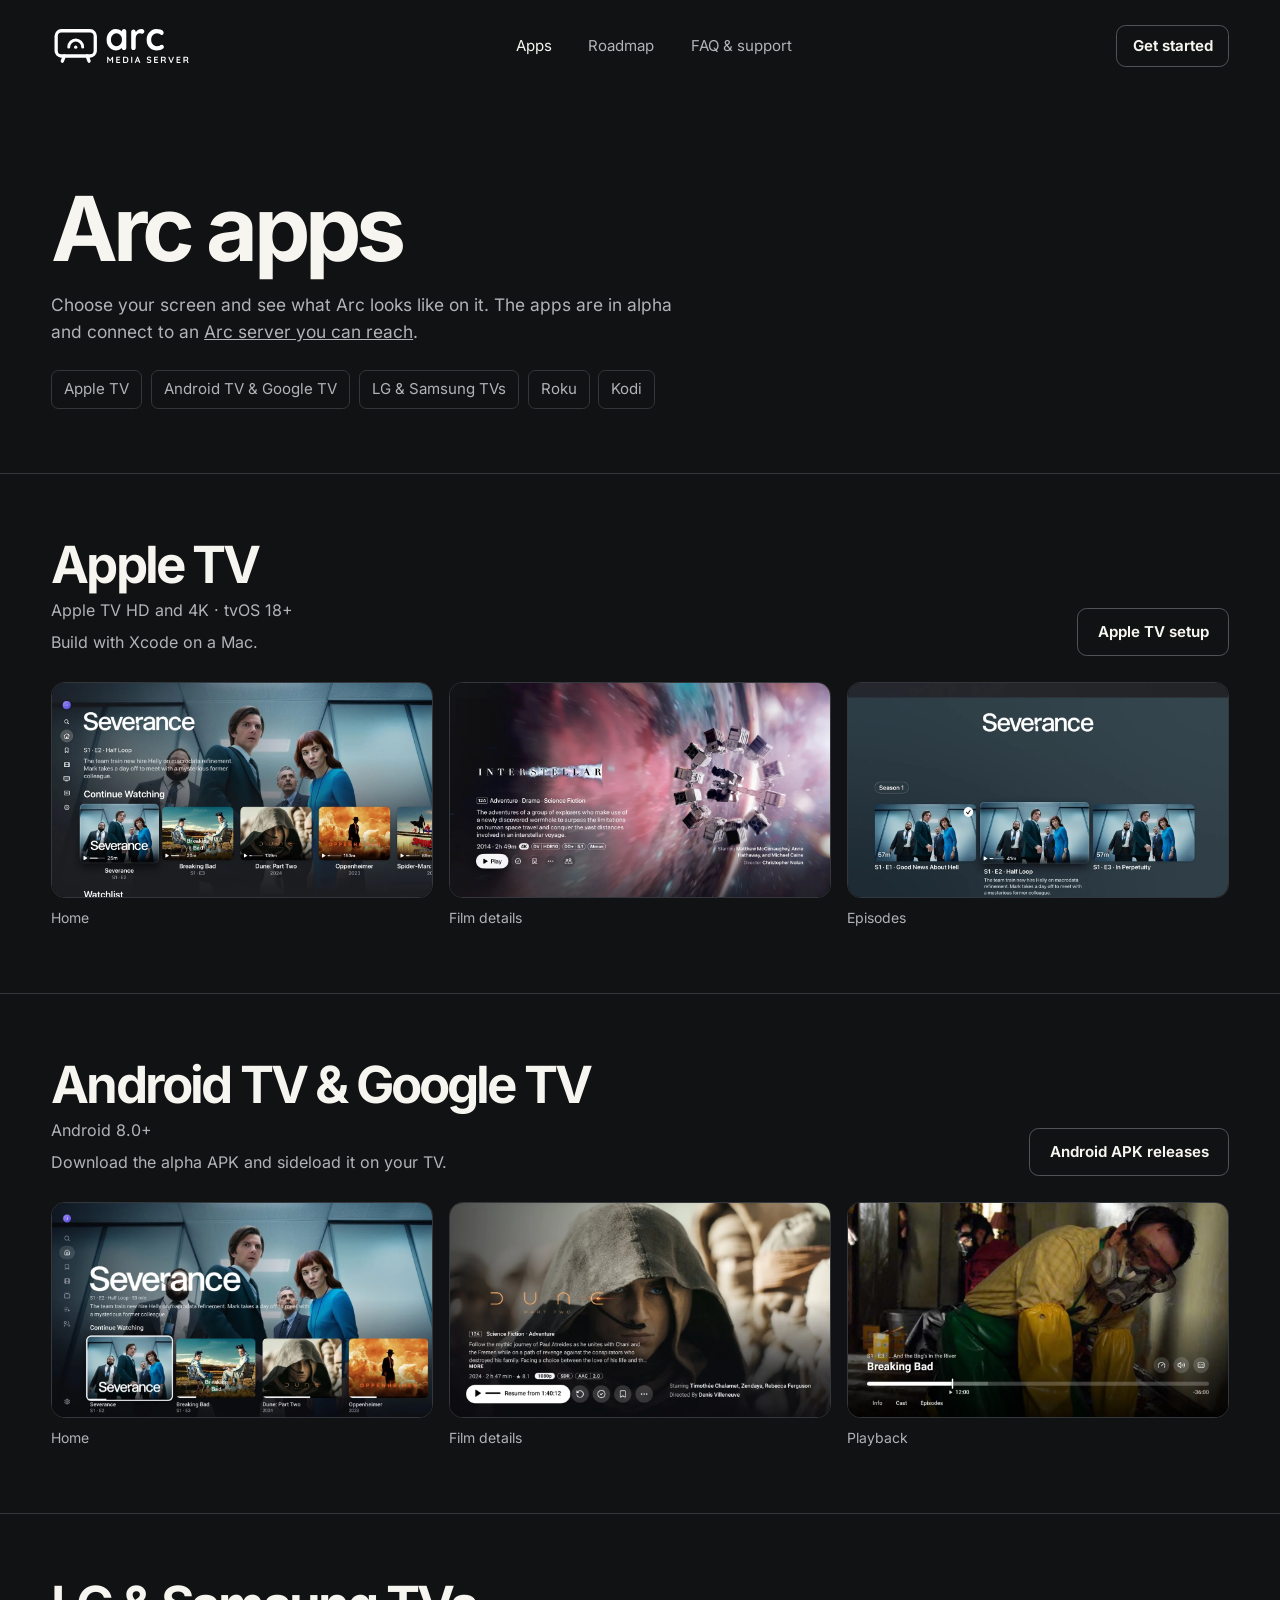
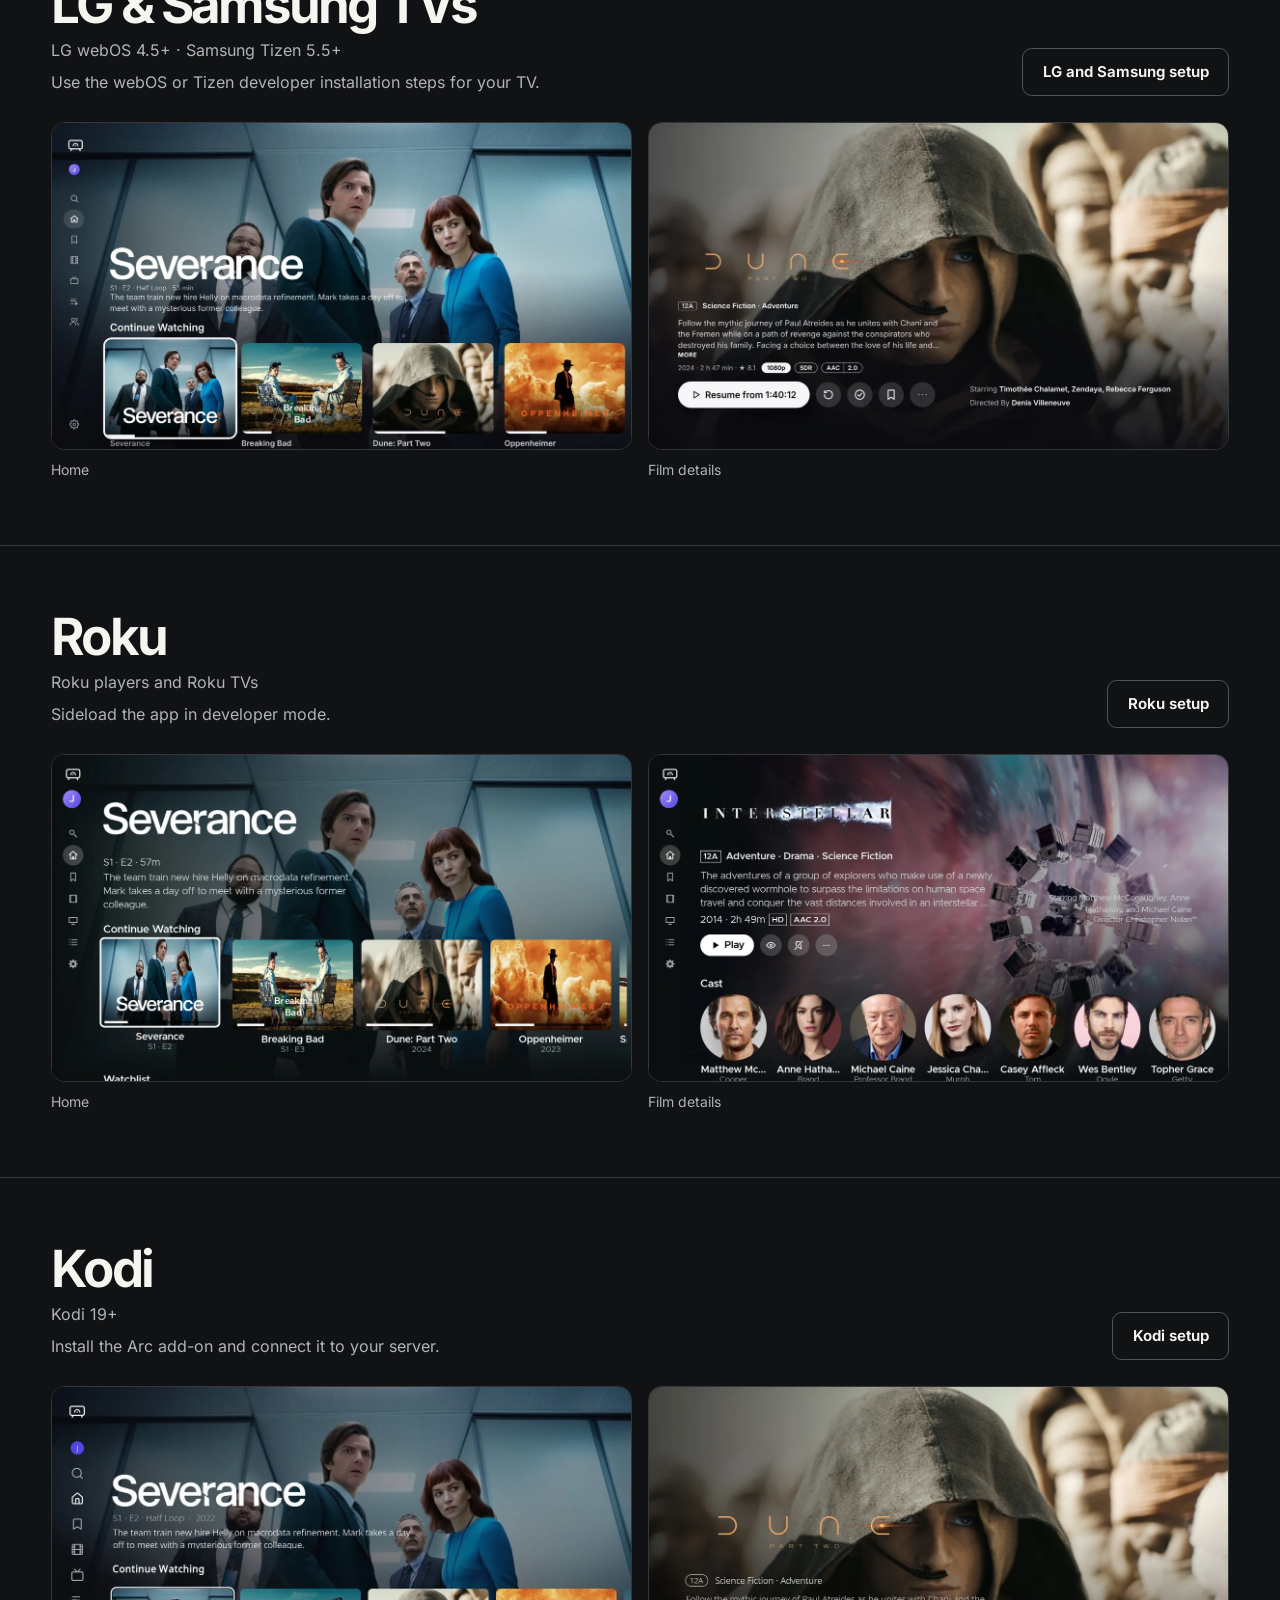
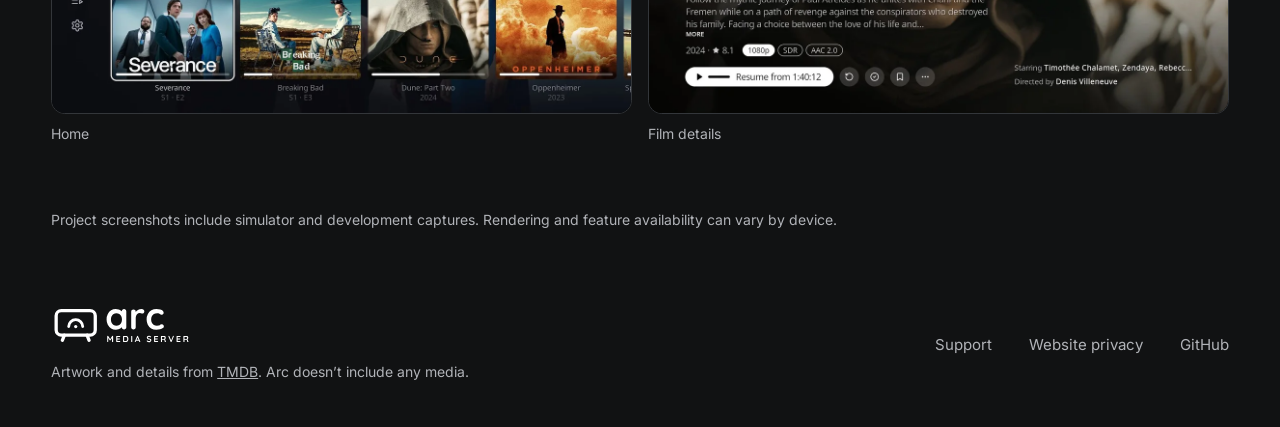
==== apps/index.html @ b41c4ba0 "Expand the Arc project site Add the project mission, platform screenshot galleries, a short roadmap " ====
<!doctype html>
<html lang="en">
<head>
  <meta charset="utf-8">
  <meta name="viewport" content="width=device-width, initial-scale=1">
  <meta name="theme-color" content="#111213">
  <meta name="description" content="Arc screenshots and installation links for Apple TV, Android TV, LG and Samsung TVs, Roku, and Kodi.">
  <title>Apps · Arc Media Server</title>
  <link rel="icon" href="../assets/arc-icon.svg" type="image/svg+xml">
  <link rel="stylesheet" href="../style.css">
</head>
<body>
  <a class="skip" href="#content">Skip to content</a>
  <header class="header wrap">
    <a class="brand" href="../" aria-label="Arc Media Server home"><img src="../assets/arc-logo.svg" width="140" height="43" alt="Arc Media Server"></a>
    <nav aria-label="Main navigation">
      <a href="../apps/" aria-current="page">Apps</a>
      <a href="../roadmap/">Roadmap</a>
      <a href="../support/">FAQ &amp; support</a>
    </nav>
    <a class="button small nav-cta" href="../#get-started">Get started</a>
  </header>
  <main id="content">
    <section class="wrap page-intro">
      <h1>Arc apps</h1>
      <p>Choose your screen and see what Arc looks like on it. The apps are in alpha and connect to an <a href="https://github.com/arc-media-server/arc-media-server#running-with-docker">Arc server you can reach</a>.</p>
      <nav class="jump-links" aria-label="Platforms"><a href="#apple">Apple TV</a><a href="#android">Android TV &amp; Google TV</a><a href="#smart-tv">LG &amp; Samsung TVs</a><a href="#roku">Roku</a><a href="#kodi">Kodi</a></nav>
    </section>

    <section class="wrap app-gallery" id="apple" aria-labelledby="apple-heading">
      <div class="section-heading">
        <div>
          <h2 id="apple-heading">Apple TV</h2>
          <p>Apple TV HD and 4K · tvOS 18+</p>
          <p>Build with Xcode on a Mac.</p>
        </div>
        <a class="button" href="https://github.com/arc-media-server/arc-apple#installing">Apple TV setup</a>
      </div>
      <div class="gallery-grid" data-count="3">
          <figure>
            <a href="../assets/tv-home.webp" aria-label="Open home screenshot for Apple TV"><img loading="lazy" src="../assets/tv-home.webp" alt="Arc Home with Continue Watching on Apple TV"></a>
            <figcaption>Home</figcaption>
          </figure>
          <figure>
            <a href="../assets/apps/apple-movie.webp" aria-label="Open film details screenshot for Apple TV"><img loading="lazy" src="../assets/apps/apple-movie.webp" alt="A film details page in Arc on Apple TV"></a>
            <figcaption>Film details</figcaption>
          </figure>
          <figure>
            <a href="../assets/tv-show-episodes.webp" aria-label="Open episodes screenshot for Apple TV"><img loading="lazy" src="../assets/tv-show-episodes.webp" alt="The episode row for Severance on Apple TV"></a>
            <figcaption>Episodes</figcaption>
          </figure>
      </div>
    </section>

    <section class="wrap app-gallery" id="android" aria-labelledby="android-heading">
      <div class="section-heading">
        <div>
          <h2 id="android-heading">Android TV &amp; Google TV</h2>
          <p>Android 8.0+</p>
          <p>Download the alpha APK and sideload it on your TV.</p>
        </div>
        <a class="button" href="https://github.com/arc-media-server/arc-android/releases">Android APK releases</a>
      </div>
      <div class="gallery-grid" data-count="3">
          <figure>
            <a href="../assets/apps/android-home.webp" aria-label="Open home screenshot for Android TV &amp; Google TV"><img loading="lazy" src="../assets/apps/android-home.webp" alt="Arc Home on Android TV"></a>
            <figcaption>Home</figcaption>
          </figure>
          <figure>
            <a href="../assets/apps/android-movie.webp" aria-label="Open film details screenshot for Android TV &amp; Google TV"><img loading="lazy" src="../assets/apps/android-movie.webp" alt="A film details page in Arc on Android TV"></a>
            <figcaption>Film details</figcaption>
          </figure>
          <figure>
            <a href="../assets/apps/android-player.webp" aria-label="Open playback screenshot for Android TV &amp; Google TV"><img loading="lazy" src="../assets/apps/android-player.webp" alt="The Arc playback controls on Android TV"></a>
            <figcaption>Playback</figcaption>
          </figure>
      </div>
    </section>

    <section class="wrap app-gallery" id="smart-tv" aria-labelledby="smart-tv-heading">
      <div class="section-heading">
        <div>
          <h2 id="smart-tv-heading">LG &amp; Samsung TVs</h2>
          <p>LG webOS 4.5+ · Samsung Tizen 5.5+</p>
          <p>Use the webOS or Tizen developer installation steps for your TV.</p>
        </div>
        <a class="button" href="https://github.com/arc-media-server/arc-tv">LG and Samsung setup</a>
      </div>
      <div class="gallery-grid" data-count="2">
          <figure>
            <a href="../assets/apps/smart-tv-home.webp" aria-label="Open home screenshot for LG &amp; Samsung TVs"><img loading="lazy" src="../assets/apps/smart-tv-home.webp" alt="The Arc TV app Home screen"></a>
            <figcaption>Home</figcaption>
          </figure>
          <figure>
            <a href="../assets/apps/smart-tv-film.webp" aria-label="Open film details screenshot for LG &amp; Samsung TVs"><img loading="lazy" src="../assets/apps/smart-tv-film.webp" alt="A film details page in the Arc TV app"></a>
            <figcaption>Film details</figcaption>
          </figure>
      </div>
    </section>

    <section class="wrap app-gallery" id="roku" aria-labelledby="roku-heading">
      <div class="section-heading">
        <div>
          <h2 id="roku-heading">Roku</h2>
          <p>Roku players and Roku TVs</p>
          <p>Sideload the app in developer mode.</p>
        </div>
        <a class="button" href="https://github.com/arc-media-server/arc-roku#installing">Roku setup</a>
      </div>
      <div class="gallery-grid" data-count="2">
          <figure>
            <a href="../assets/apps/roku-home.webp" aria-label="Open home screenshot for Roku"><img loading="lazy" src="../assets/apps/roku-home.webp" alt="Arc Home in the Roku simulator"></a>
            <figcaption>Home</figcaption>
          </figure>
          <figure>
            <a href="../assets/apps/roku-movie.webp" aria-label="Open film details screenshot for Roku"><img loading="lazy" src="../assets/apps/roku-movie.webp" alt="A film details page in the Roku simulator"></a>
            <figcaption>Film details</figcaption>
          </figure>
      </div>
    </section>

    <section class="wrap app-gallery" id="kodi" aria-labelledby="kodi-heading">
      <div class="section-heading">
        <div>
          <h2 id="kodi-heading">Kodi</h2>
          <p>Kodi 19+</p>
          <p>Install the Arc add-on and connect it to your server.</p>
        </div>
        <a class="button" href="https://github.com/arc-media-server/arc-kodi">Kodi setup</a>
      </div>
      <div class="gallery-grid" data-count="2">
          <figure>
            <a href="../assets/apps/kodi-home.webp" aria-label="Open home screenshot for Kodi"><img loading="lazy" src="../assets/apps/kodi-home.webp" alt="Arc Home in Kodi"></a>
            <figcaption>Home</figcaption>
          </figure>
          <figure>
            <a href="../assets/apps/kodi-film.webp" aria-label="Open film details screenshot for Kodi"><img loading="lazy" src="../assets/apps/kodi-film.webp" alt="A film details page in Arc for Kodi"></a>
            <figcaption>Film details</figcaption>
          </figure>
      </div>
    </section>

    <p class="wrap gallery-note">Project screenshots include simulator and development captures. Rendering and feature availability can vary by device.</p>
  </main>
  <footer class="wrap footer">
    <div>
      <a class="brand" href="../" aria-label="Arc Media Server home"><img src="../assets/arc-logo.svg" width="140" height="43" alt="Arc Media Server" loading="lazy"></a>
      <p>Artwork and details from <a href="https://www.themoviedb.org/">TMDB</a>. Arc doesn’t include any media.</p>
    </div>
    <nav aria-label="Footer">
      <a href="../support/">Support</a>
      <a href="../privacy.html">Website privacy</a>
      <a href="https://github.com/arc-media-server">GitHub</a>
    </nav>
  </footer>
</body>
</html>
---- style.css ----
@font-face {
  font-family: Inter;
  src: url("assets/inter.woff2") format("woff2");
  font-display: swap;
  font-weight: 100 900;
}
:root {
  color-scheme: dark;
  --bg: #111213;
  --panel: #191b1e;
  --ink: #f6f5f0;
  --muted: #b1b3b8;
  --line: #33363a;
  --gutter: clamp(1.25rem, 4vw, 4.5rem);
  font: 400 100%/1.6 Inter, system-ui, sans-serif;
  background: var(--bg);
  color: var(--ink);
}
* { box-sizing: border-box; }
html { scroll-behavior: smooth; }
body { margin: 0; }
img { display: block; max-width: 100%; height: auto; }
a { color: inherit; }
a:focus-visible { outline: 2px solid var(--ink); outline-offset: 5px; }
h1, h2, h3, p, figure { margin: 0; }
h1, h2, h3 { line-height: 1.04; letter-spacing: -.055em; }
p { color: var(--muted); }
.wrap { width: 100%; max-width: 94rem; padding-inline: var(--gutter); margin-inline: auto; }
.skip { position: absolute; z-index: 2; top: 1rem; left: 1rem; background: var(--ink); color: var(--bg); padding: .6rem 1rem; transform: translateY(-200%); }
.skip:focus { transform: none; }
.header { min-height: 5.75rem; display: flex; align-items: center; gap: 2rem; justify-content: space-between; }
.brand { flex: none; display: inline-block; }
.brand img { width: 8.75rem; }
nav { display: flex; gap: clamp(1rem, 3vw, 2.3rem); align-items: center; flex-wrap: wrap; }
nav a { text-decoration: none; color: var(--muted); font-size: .9375rem; }
nav a:hover { color: var(--ink); }
.button { display: inline-flex; align-items: center; justify-content: center; padding: .75rem 1.2rem; min-height: 3rem; font-size: .9375rem; font-weight: 650; line-height: 1.3; text-decoration: none; border: 1px solid #515358; border-radius: .6rem; }
.button:hover { background: #27292d; }
.button.primary { background: var(--ink); color: #151617; border-color: var(--ink); }
.button.primary:hover { background: #dddee0; border-color: #dddee0; }
.button.small { min-height: 2.6rem; padding: .5rem .95rem; }
.hero { display: grid; grid-template-columns: minmax(0, .8fr) minmax(0, 1.22fr); align-items: center; gap: clamp(2.5rem, 5vw, 5.5rem); padding-block: clamp(2.6rem, 6vw, 6.5rem) clamp(3.75rem, 8vw, 8rem); }
.hero h1 { font-size: clamp(3.35rem, 6.1vw, 6.5rem); line-height: .99; font-weight: 740; letter-spacing: -.075em; }
.hero h1 span { color: #b7c5d5; }
.hero-copy > p:not(.availability) { font-size: clamp(1rem, 1.5vw, 1.18rem); max-width: 33ch; margin-top: 1.55rem; line-height: 1.6; }
.actions { display: flex; flex-wrap: wrap; gap: .65rem; margin-top: 1.75rem; }
.availability { display: flex; align-items: center; gap: .6rem; font-size: .875rem; margin-top: 1rem; }
.hero-screen { position: relative; isolation: isolate; }
.hero-screen::before { content: ""; position: absolute; inset: -10% -4% 3%; z-index: -1; background: radial-gradient(ellipse at 50% 50%, #33485b 0%, transparent 71%); opacity: .7; filter: blur(1.5rem); }
.screen { overflow: hidden; border: 1px solid #606773; border-radius: clamp(.7rem, 1.4vw, 1.25rem); padding: .32rem; background: #08090a; box-shadow: 0 24px 65px #0009; }
.screen img { width: 100%; border-radius: .65rem; }
figcaption { color: var(--muted); margin-top: .95rem; display: flex; flex-wrap: wrap; gap: .65rem; align-items: center; font-size: .875rem; }
.caption-line { width: 1.5rem; height: 1px; background: #8f969f; }
.caption-detail { margin-inline-start: auto; color: #a4a7ad; }
.feature { position: relative; display: grid; grid-template-columns: minmax(0, 1.25fr) minmax(0, .75fr); gap: clamp(2.1rem, 7vw, 6.5rem); align-items: center; padding-block: clamp(2.8rem, 6vw, 6rem); }
.feature::before { content: ""; position: absolute; top: 0; inset-inline: var(--gutter); height: 1px; background: var(--line); }
.feature-order { grid-template-columns: minmax(0, .75fr) minmax(0, 1.25fr); }
.feature-media { border-radius: .95rem; overflow: hidden; border: 1px solid #3e4146; background: var(--panel); }
.feature-media img { width: 100%; }
h2 { font-size: clamp(2.25rem, 4.4vw, 4.3rem); font-weight: 680; }
.feature-copy p, .install-copy > p { max-width: 43ch; margin-top: 1.15rem; }
.details { margin: 1.1rem 0 0; padding-left: 1.1rem; color: var(--ink); }
.details li { padding-left: .28rem; margin-top: .35rem; }
.details li::marker { color: #b7c5d5; }
.detail { font-size: .9375rem; }
.install { border-block: 1px solid var(--line); background: #17191b; }
.install-grid { display: grid; grid-template-columns: minmax(0, .85fr) minmax(0, 1.15fr); gap: clamp(2.5rem, 7vw, 6.5rem); padding-block: clamp(3rem, 7vw, 6rem); }
.install-copy .button { margin-top: 1.4rem; }
.apps { scroll-margin-top: 1rem; }
h3 { font-size: clamp(1.55rem, 2.3vw, 2.05rem); font-weight: 680; }
.apps > p { margin-top: .6rem; }
.footer { display: flex; flex-wrap: wrap; gap: 1.25rem 3rem; justify-content: space-between; align-items: center; padding-block: 2.7rem; }
.footer p { font-size: .875rem; margin-top: .6rem; }
.policy { max-width: 53rem; margin: 3rem auto 6rem; }
.policy h2 { font-size: 1.45rem; margin-top: 2rem; }
.policy p { margin-top: .8rem; }
@media (max-width: 960px) {
  .hero { grid-template-columns: minmax(0, .9fr) minmax(0, 1.1fr); gap: 1.65rem; }
  .hero h1 { font-size: clamp(2.85rem, 6vw, 4.5rem); }
  .feature { gap: 2rem; }
}
@media (max-width: 720px) {
  .header { min-height: 4.7rem; gap: 1rem; }
  .header nav { gap: .9rem; }
  .nav-cta { display: none; }
  .brand img { width: 7rem; }
  .hero, .feature, .feature-order, .install-grid { grid-template-columns: minmax(0, 1fr); }
  .hero { gap: 2.3rem; }
  .hero h1 { font-size: clamp(3.05rem, 10vw, 4.65rem); }
  .hero-copy > p:not(.availability) { max-width: 36ch; }
  .feature { gap: 1.6rem; border-top: 1px solid var(--line); }
  .feature::before { display: none; }
  .feature-copy { grid-row: 1; }
}
@media (max-width: 365px) {
  .header nav { gap: .55rem; }
  .header nav a { font-size: .875rem; }
  .brand img { width: 6rem; }
  .caption-detail { margin-inline-start: 0; }
}
@media (prefers-reduced-motion: reduce) {
  html { scroll-behavior: auto; }
}

.mission {
  display: grid;
  grid-template-columns: minmax(0, .9fr) minmax(0, 1.1fr);
  gap: clamp(1.6rem, 7vw, 6.5rem);
  padding-block: clamp(3rem, 6vw, 6rem);
  border-top: 1px solid var(--line);
}
.mission p { max-width: 58ch; }
.mission p + p { margin-top: 1rem; }
.apps > .button { margin-top: 1.35rem; }
.header [aria-current="page"] { color: var(--ink); }

.page-intro { padding-block: clamp(3rem, 7vw, 6rem) clamp(2.7rem, 5vw, 4rem); }
.page-intro h1 { font-size: clamp(3.2rem, 7vw, 6rem); }
.page-intro > p { max-width: 58ch; margin-top: 1rem; font-size: 1.08rem; }
.jump-links { margin-top: 1.5rem; gap: .55rem; }
.jump-links a {
  border: 1px solid var(--line);
  border-radius: .45rem;
  padding: .4rem .75rem;
}
.jump-links a:hover { background: var(--panel); }
.app-gallery {
  padding-block: clamp(2.35rem, 5vw, 4rem);
  border-top: 1px solid var(--line);
  scroll-margin-top: 1rem;
}
.section-heading {
  display: flex;
  align-items: end;
  justify-content: space-between;
  flex-wrap: wrap;
  gap: 1rem 2rem;
  margin-bottom: 1.65rem;
}
.section-heading h2 { font-size: clamp(2.05rem, 4vw, 3.65rem); }
.section-heading p { margin-top: .42rem; }
.gallery-grid { display: grid; grid-template-columns: repeat(2, minmax(0, 1fr)); gap: 1rem; }
.gallery-grid[data-count="3"] { grid-template-columns: repeat(3, minmax(0, 1fr)); }
.gallery-grid a { display: block; border: 1px solid var(--line); border-radius: .85rem; overflow: hidden; }
.gallery-grid img { width: 100%; aspect-ratio: 16 / 9; object-fit: contain; background: #09090a; }
.gallery-grid figcaption { margin-top: .55rem; }
.gallery-note { font-size: .875rem; padding-block: 0 2rem; }

.roadmap-board {
  display: grid;
  grid-template-columns: repeat(3, minmax(0, 1fr));
  gap: 1rem;
  padding-bottom: clamp(3rem, 6vw, 5rem);
}
.roadmap-column {
  padding: clamp(1.15rem, 2.4vw, 2rem);
  border: 1px solid var(--line);
  background: var(--panel);
  border-radius: .95rem;
}
.roadmap-column h2 { font-size: clamp(1.55rem, 2.5vw, 2.05rem); }
.roadmap-column h3 { font-size: 1.2rem; line-height: 1.25; letter-spacing: -.025em; }
.roadmap-column ul { list-style: none; padding: 0; margin: 1.25rem 0 0; }
.roadmap-column li { border-top: 1px solid var(--line); padding-block: 1.15rem; }
.roadmap-column li:last-child { padding-bottom: 0; }
.roadmap-column p { margin-block: .45rem .55rem; }
.roadmap-column a { font-size: .9rem; }

.faq { margin-bottom: 2rem; }
.faq details { border-top: 1px solid var(--line); max-width: 54rem; }
.faq details:last-child { border-bottom: 1px solid var(--line); }
.faq summary { cursor: pointer; padding: 1rem .1rem; font-weight: 630; }
.faq details p { max-width: 66ch; padding-bottom: 1.15rem; }
.support-panel { padding-block: 1.75rem 3.25rem; }
.support-panel h2 { font-size: clamp(1.75rem, 3.5vw, 2.6rem); }
.support-panel > p { margin-top: .75rem; max-width: 59ch; }

@media (max-width: 800px) {
  .gallery-grid[data-count="3"] { grid-template-columns: repeat(2, minmax(0, 1fr)); }
}
@media (max-width: 720px) {
  .mission, .roadmap-board { grid-template-columns: minmax(0, 1fr); }
}
@media (max-width: 540px) {
  .header { align-items: flex-start; flex-direction: column; justify-content: center; padding-block: .85rem; gap: .55rem; }
  .gallery-grid, .gallery-grid[data-count="3"] { grid-template-columns: minmax(0, 1fr); }
}
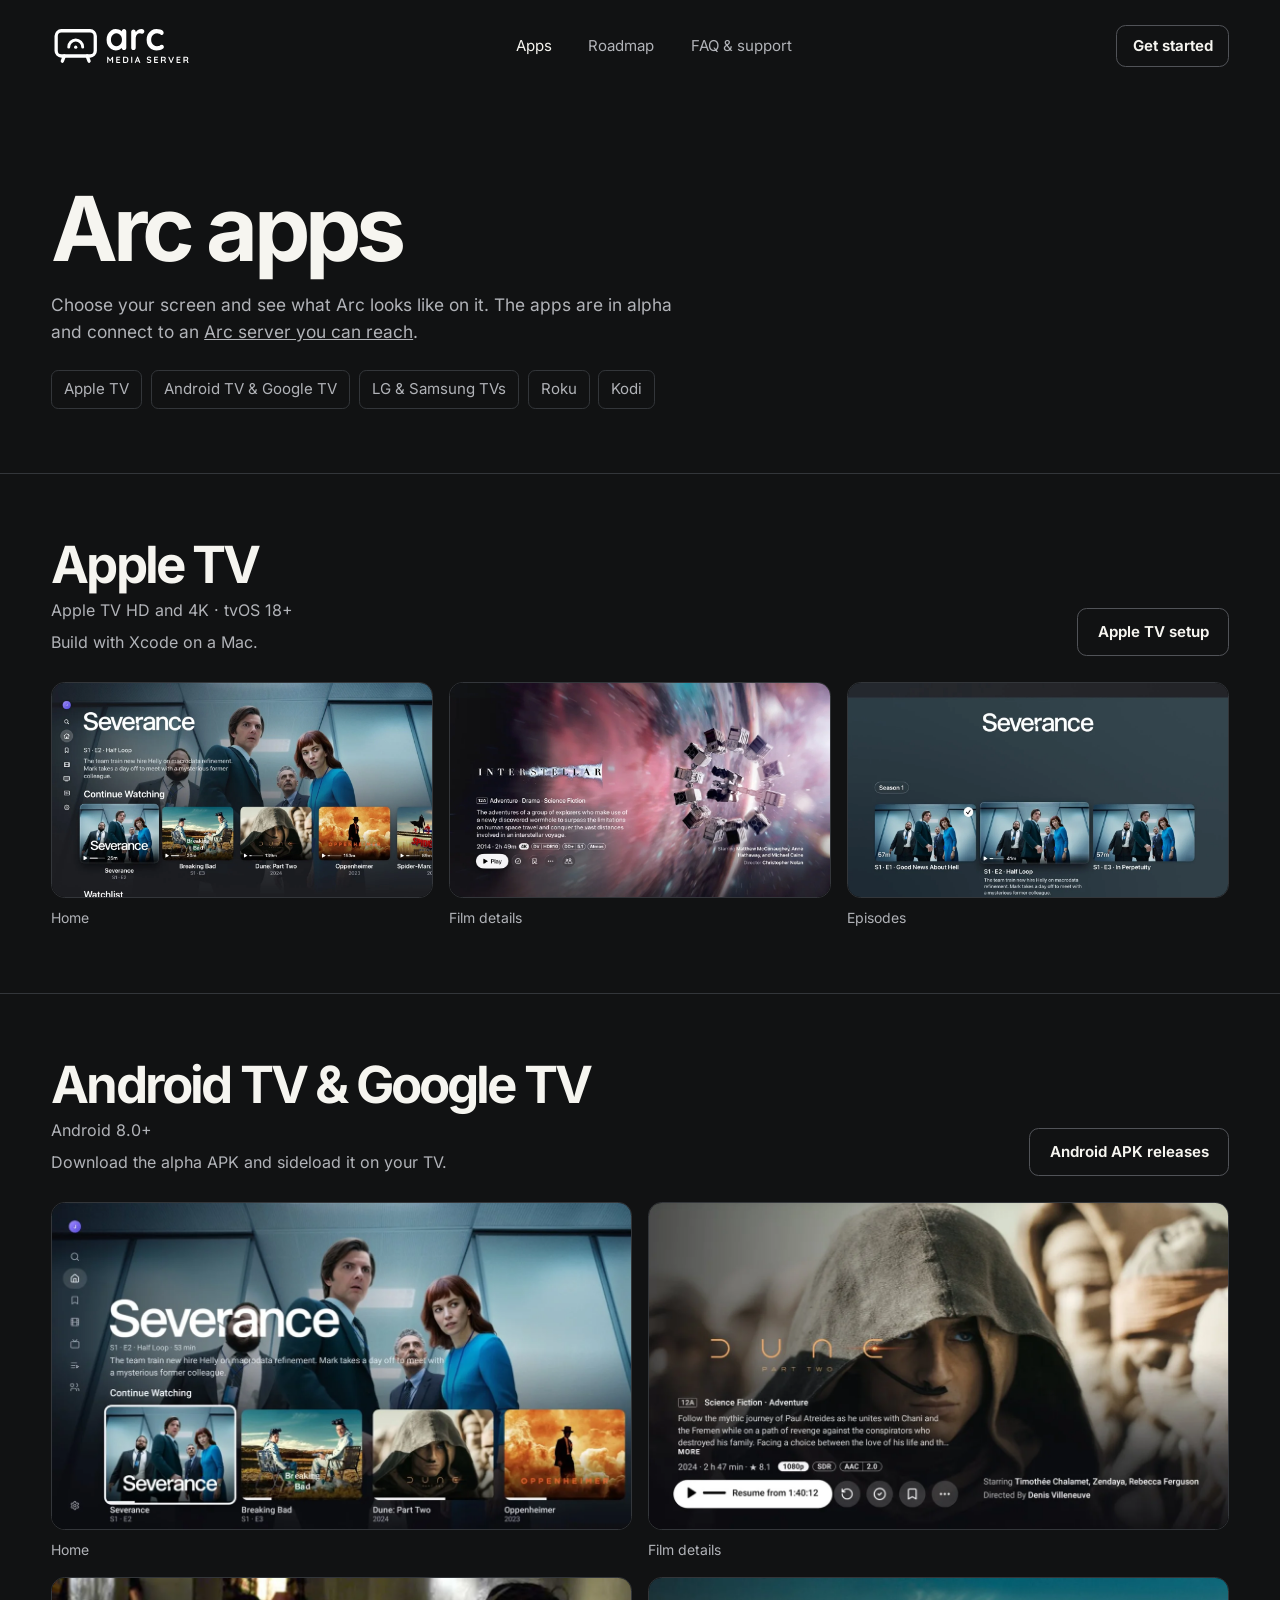
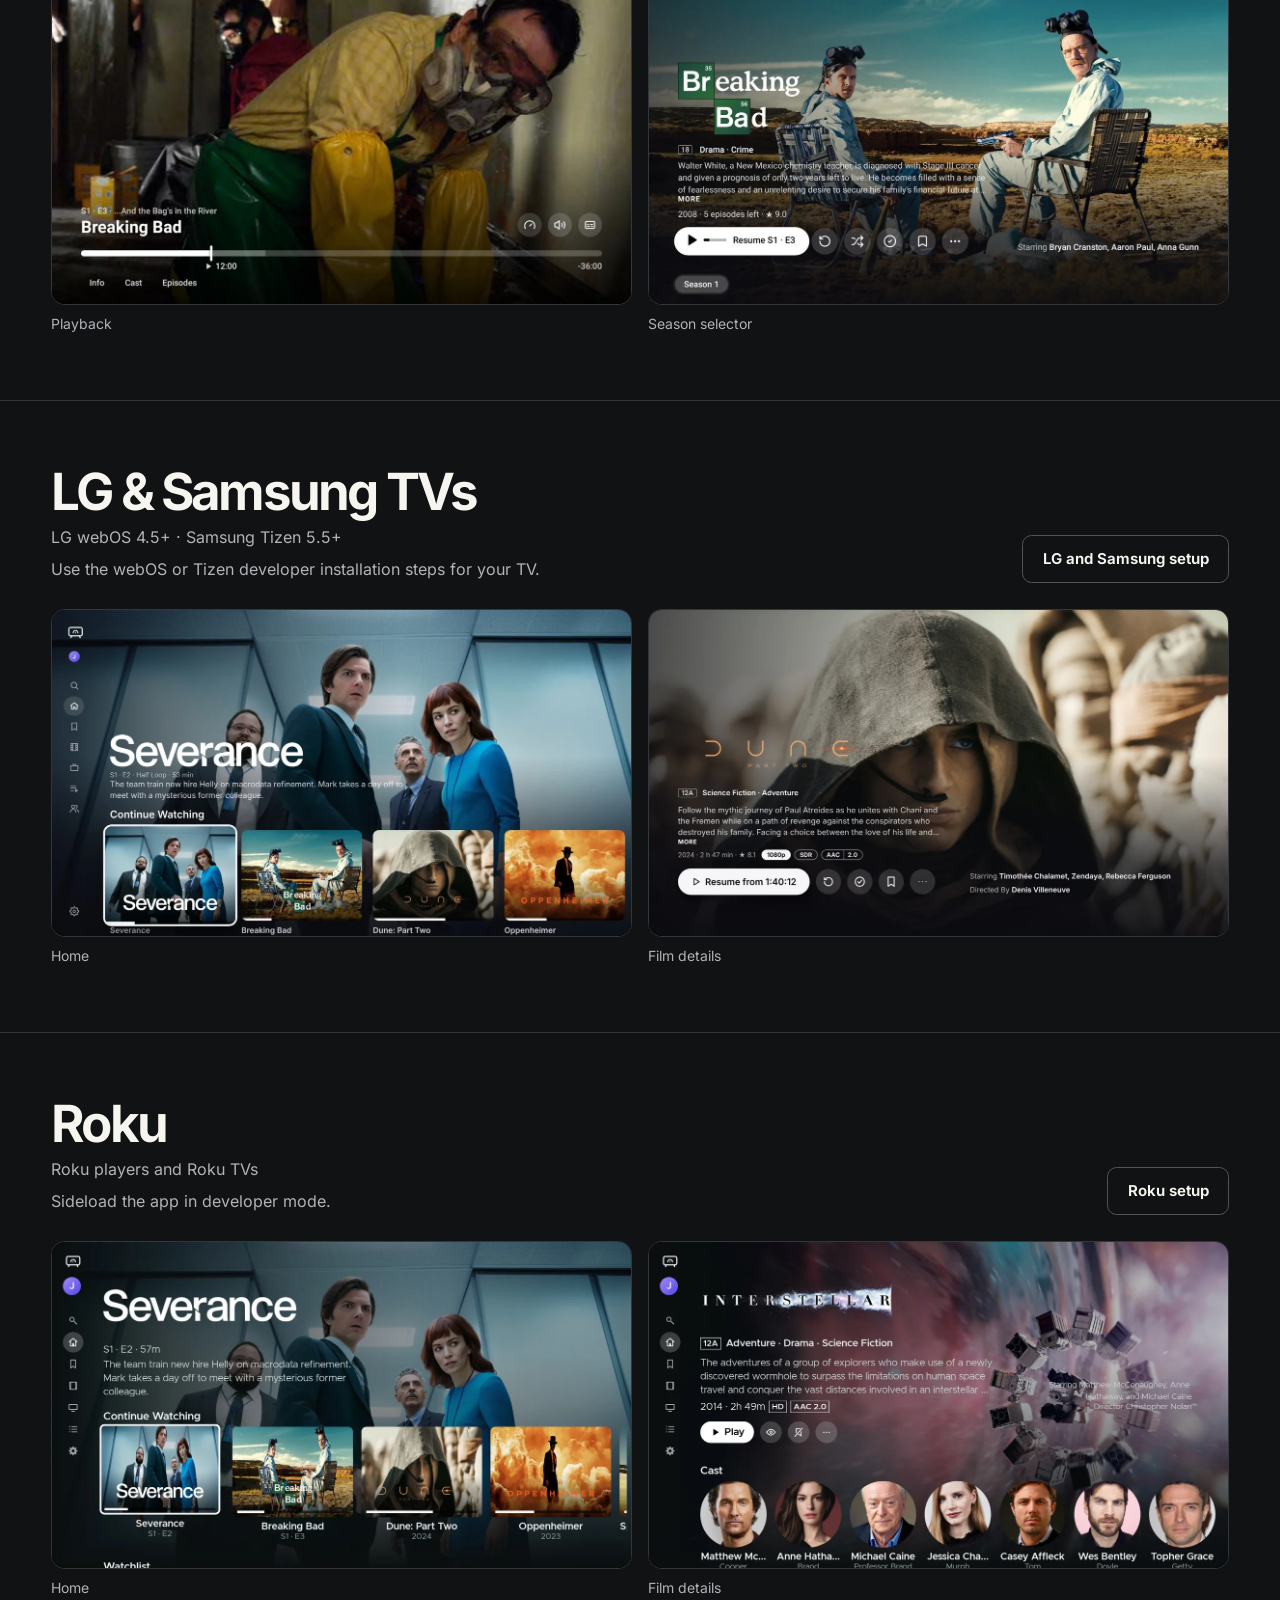
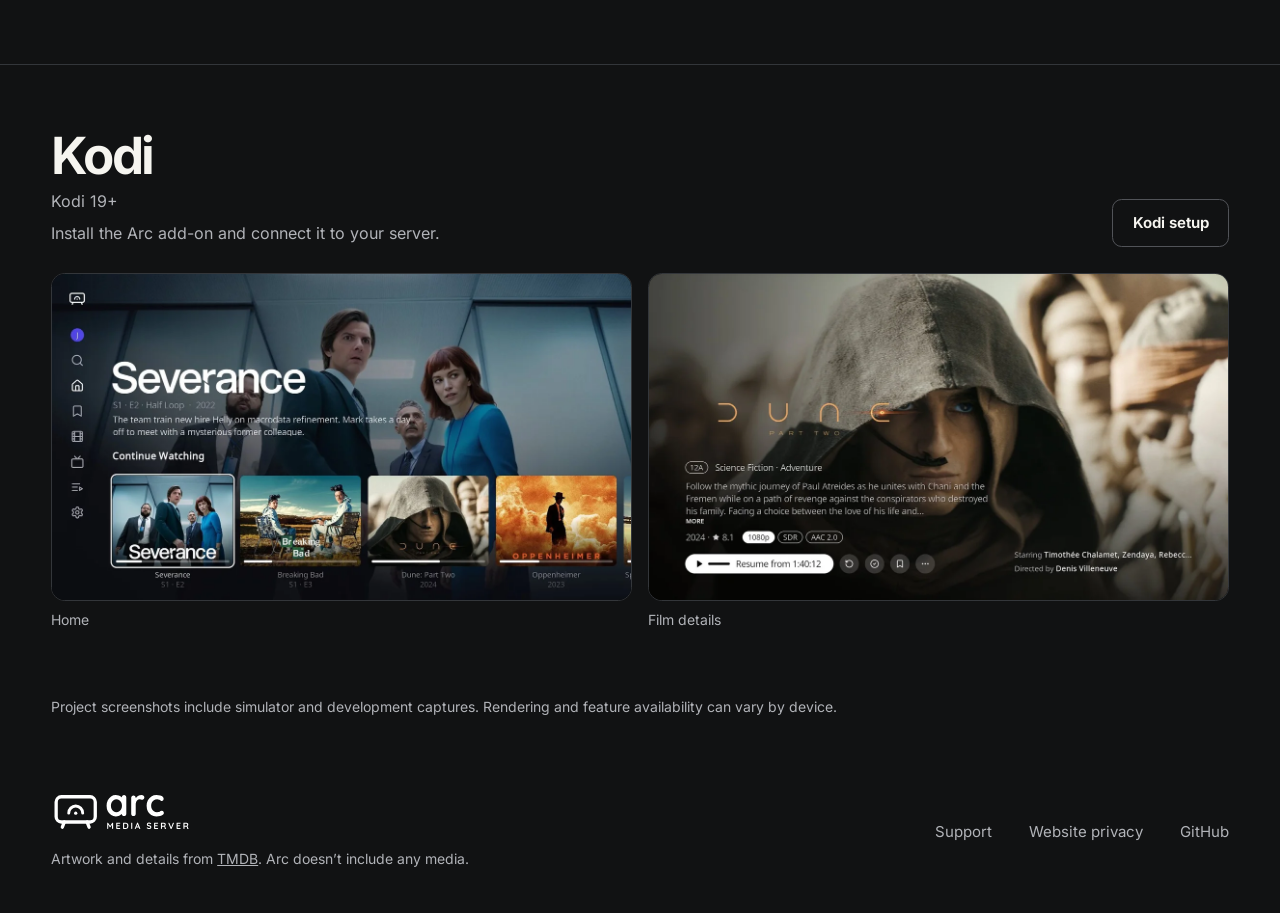
==== commit 41fe8d84: "Show Android TV and Arc’s library features on the homepage Lead with the Google TV app and show epis" ====
--- a/apps/index.html
+++ b/apps/index.html
@@ -61,7 +61,7 @@
         </div>
         <a class="button" href="https://github.com/arc-media-server/arc-android/releases">Android APK releases</a>
       </div>
-      <div class="gallery-grid" data-count="3">
+      <div class="gallery-grid" data-count="4">
           <figure>
             <a href="../assets/apps/android-home.webp" aria-label="Open home screenshot for Android TV &amp; Google TV"><img loading="lazy" src="../assets/apps/android-home.webp" alt="Arc Home on Android TV"></a>
             <figcaption>Home</figcaption>
@@ -73,6 +73,10 @@
           <figure>
             <a href="../assets/apps/android-player.webp" aria-label="Open playback screenshot for Android TV &amp; Google TV"><img loading="lazy" src="../assets/apps/android-player.webp" alt="The Arc playback controls on Android TV"></a>
             <figcaption>Playback</figcaption>
+          </figure>
+          <figure>
+            <a href="../assets/apps/android-episodes.webp" aria-label="Open season selector screenshot for Android TV"><img loading="lazy" src="../assets/apps/android-episodes.webp" alt="Breaking Bad’s details and season selector in Arc on Android TV"></a>
+            <figcaption>Season selector</figcaption>
           </figure>
       </div>
     </section>
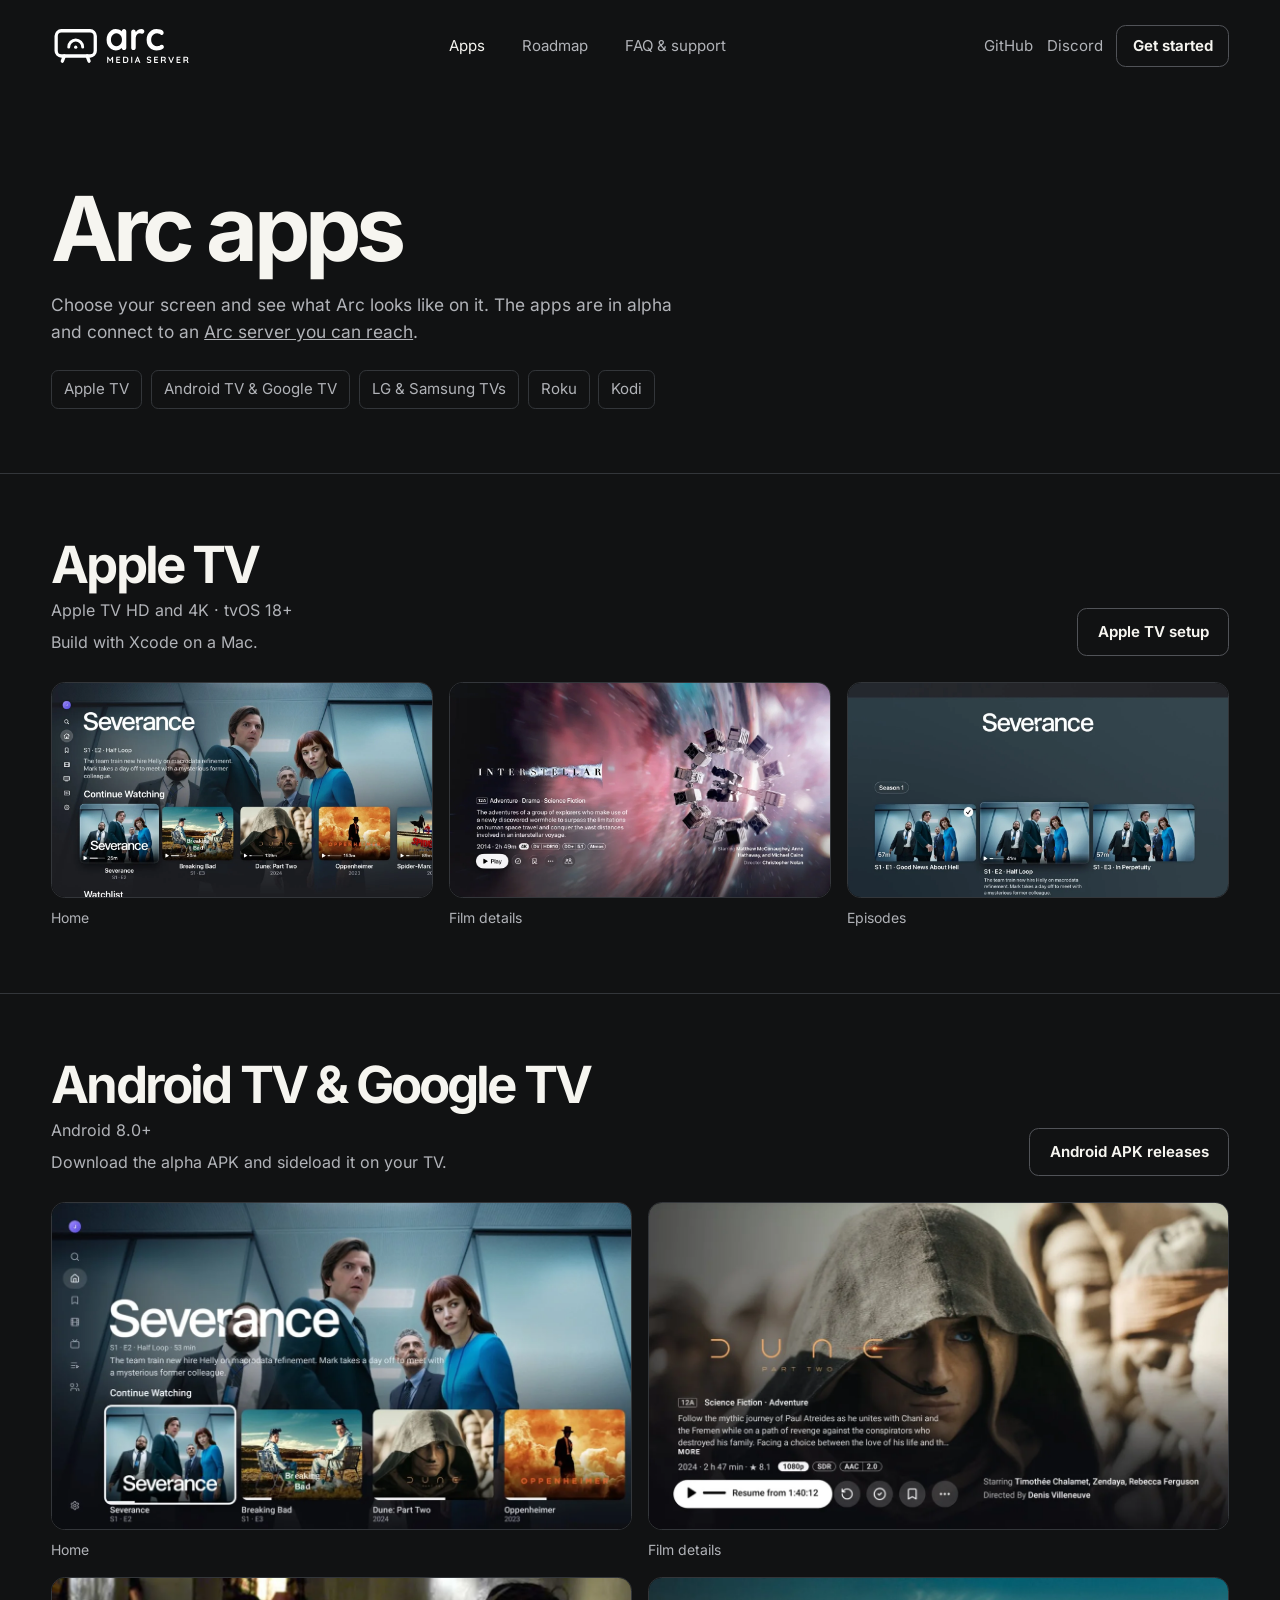
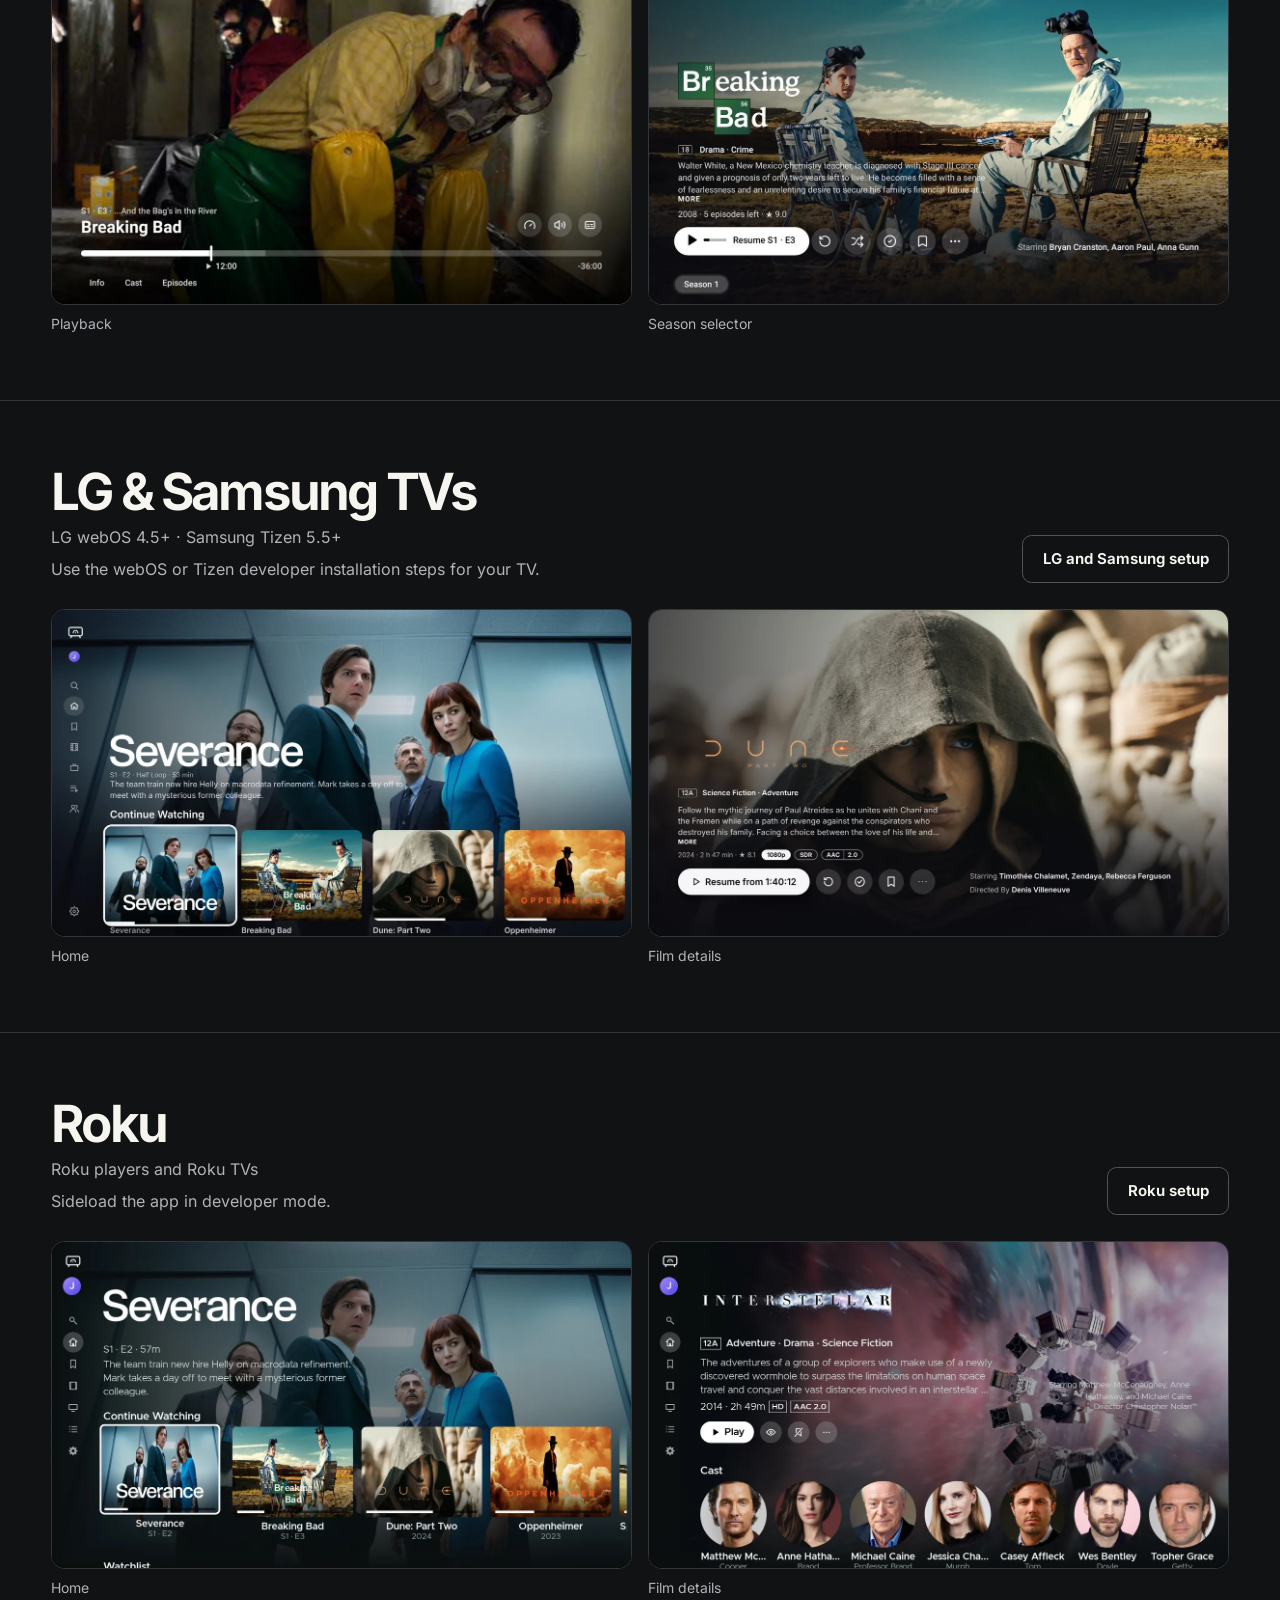
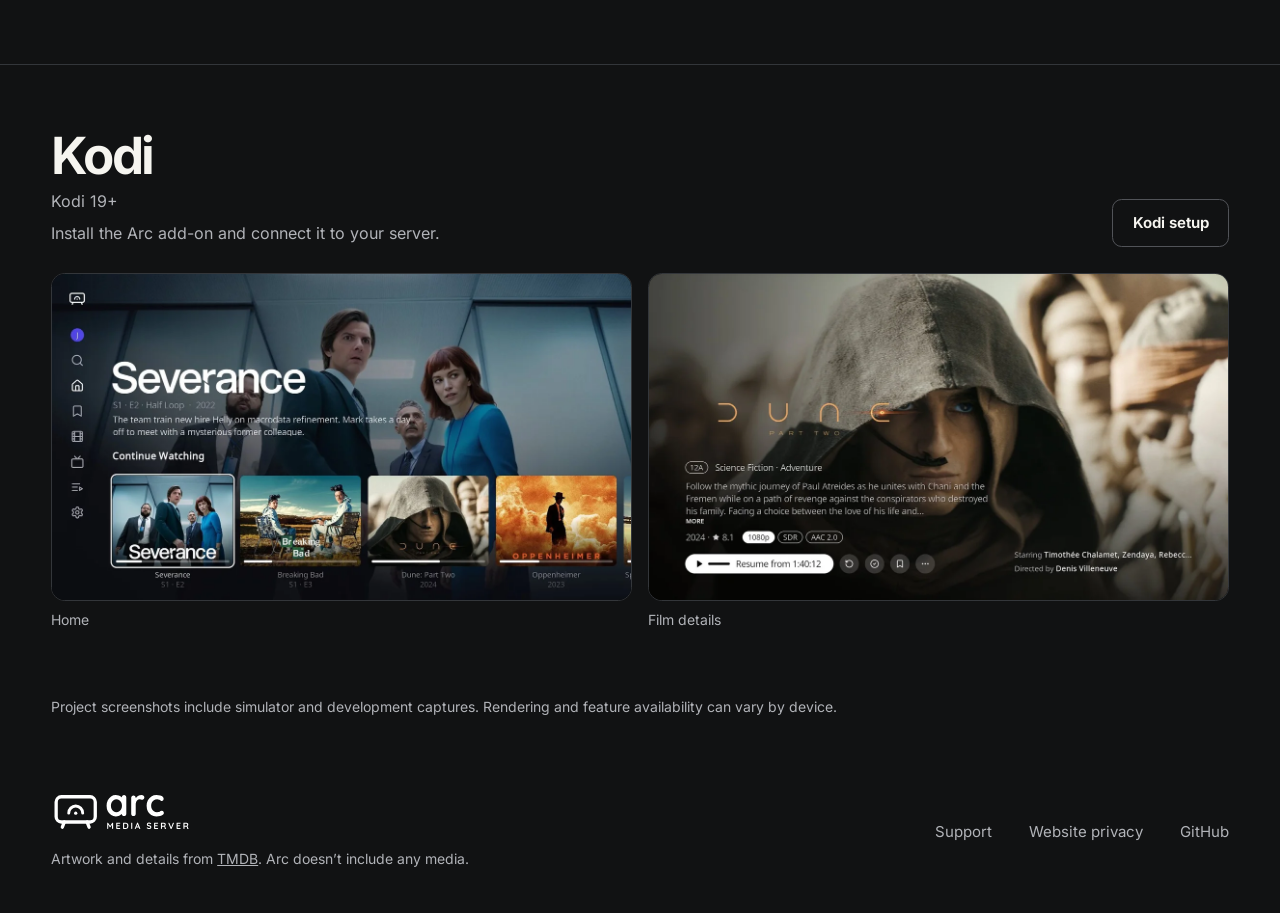
==== commit e9b96a9c: "Show GitHub and Discord in the site header Group the project links next to Get started and keep all " ====
--- a/apps/index.html
+++ b/apps/index.html
@@ -18,7 +18,11 @@
       <a href="../roadmap/">Roadmap</a>
       <a href="../support/">FAQ &amp; support</a>
     </nav>
-    <a class="button small nav-cta" href="../#get-started">Get started</a>
+    <nav class="header-actions" aria-label="Project links">
+      <a href="https://github.com/arc-media-server/arc-media-server">GitHub</a>
+      <a href="https://discord.gg/wtJKFSrkAP">Discord</a>
+      <a class="button small" href="../#get-started">Get started</a>
+    </nav>
   </header>
   <main id="content">
     <section class="wrap page-intro">
--- a/style.css
+++ b/style.css
@@ -34,6 +34,8 @@
 nav { display: flex; gap: clamp(1rem, 3vw, 2.3rem); align-items: center; flex-wrap: wrap; }
 nav a { text-decoration: none; color: var(--muted); font-size: .9375rem; }
 nav a:hover { color: var(--ink); }
+.header .header-actions { flex-wrap: nowrap; gap: .85rem; }
+.header-actions .button { color: var(--ink); white-space: nowrap; }
 .button { display: inline-flex; align-items: center; justify-content: center; padding: .75rem 1.2rem; min-height: 3rem; font-size: .9375rem; font-weight: 650; line-height: 1.3; text-decoration: none; border: 1px solid #515358; border-radius: .6rem; }
 .button:hover { background: #27292d; }
 .button.primary { background: var(--ink); color: #151617; border-color: var(--ink); }
@@ -80,9 +82,8 @@
   .feature { gap: 2rem; }
 }
 @media (max-width: 720px) {
-  .header { min-height: 4.7rem; gap: 1rem; }
+  .header { min-height: 4.7rem; flex-wrap: wrap; gap: .65rem 1rem; padding-block: .75rem; }
   .header nav { gap: .9rem; }
-  .nav-cta { display: none; }
   .brand img { width: 7rem; }
   .hero, .feature, .feature-order, .install-grid { grid-template-columns: minmax(0, 1fr); }
   .hero { gap: 2.3rem; }
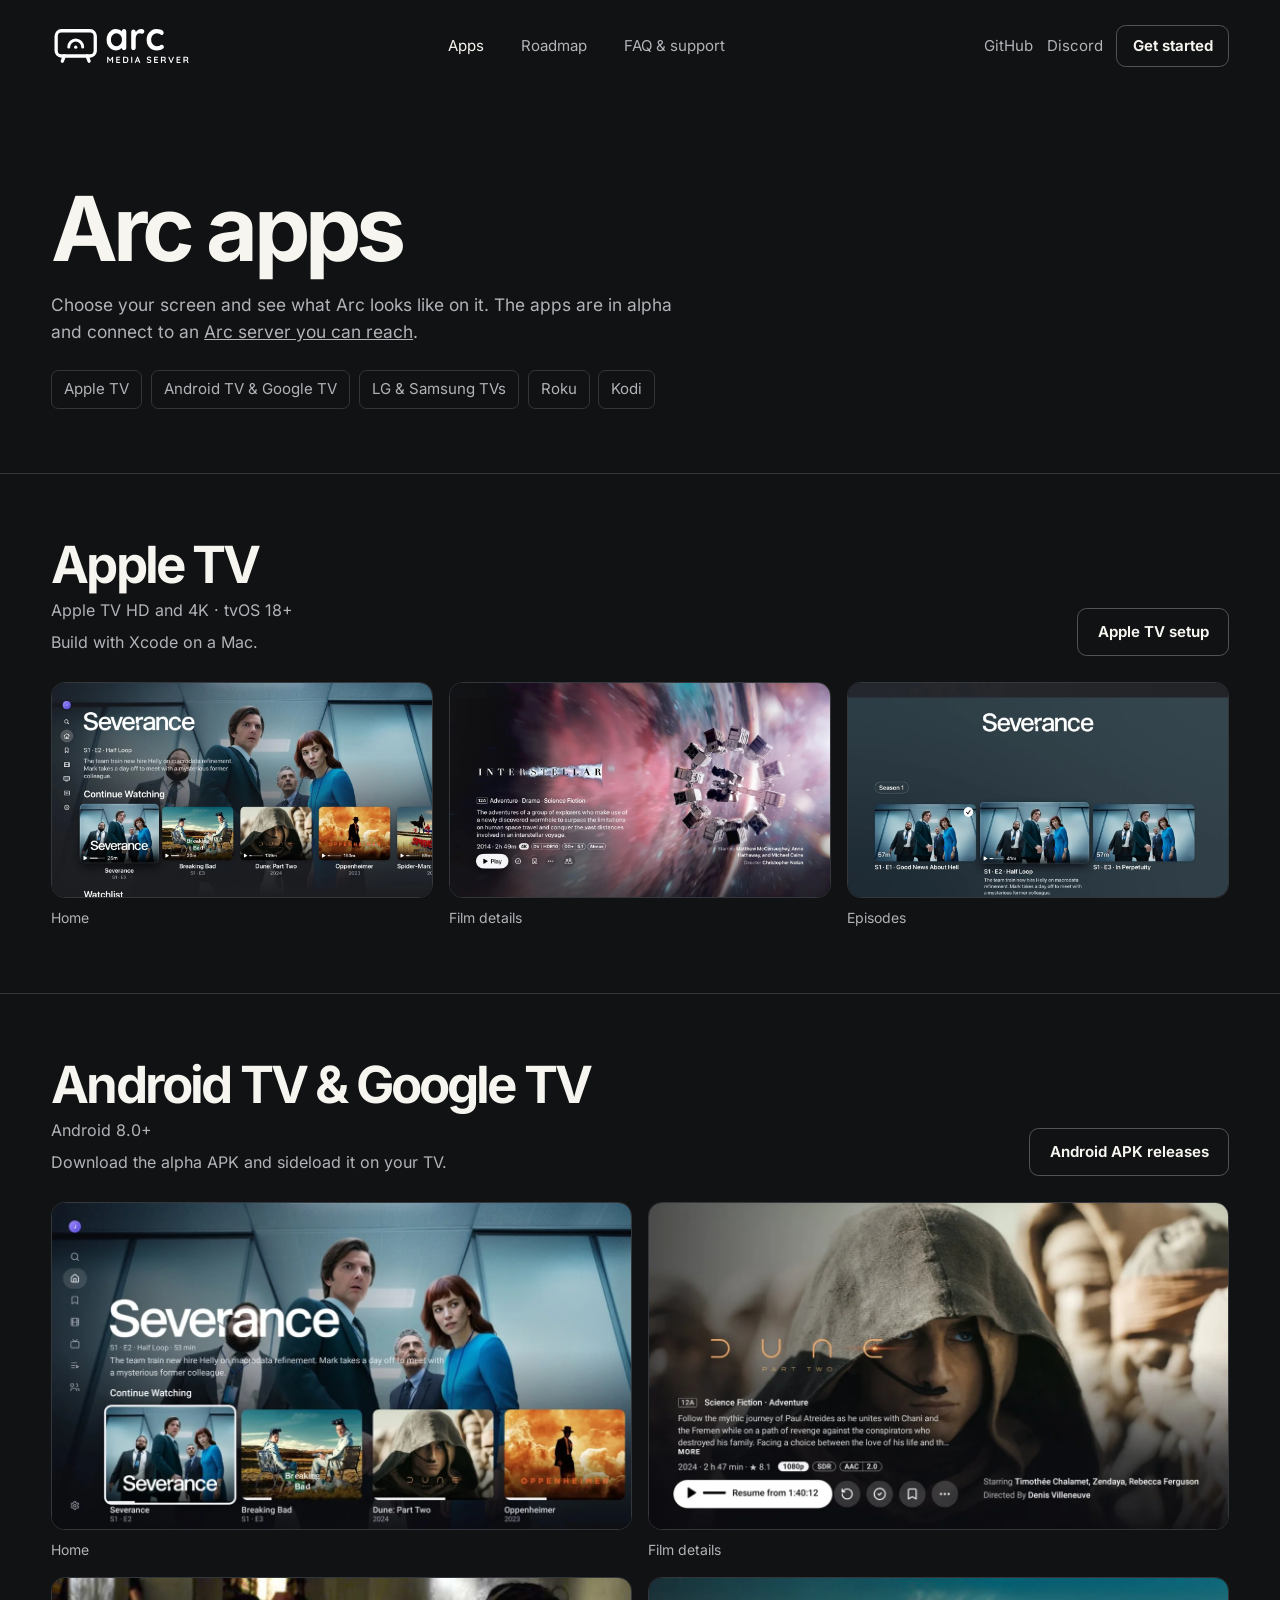
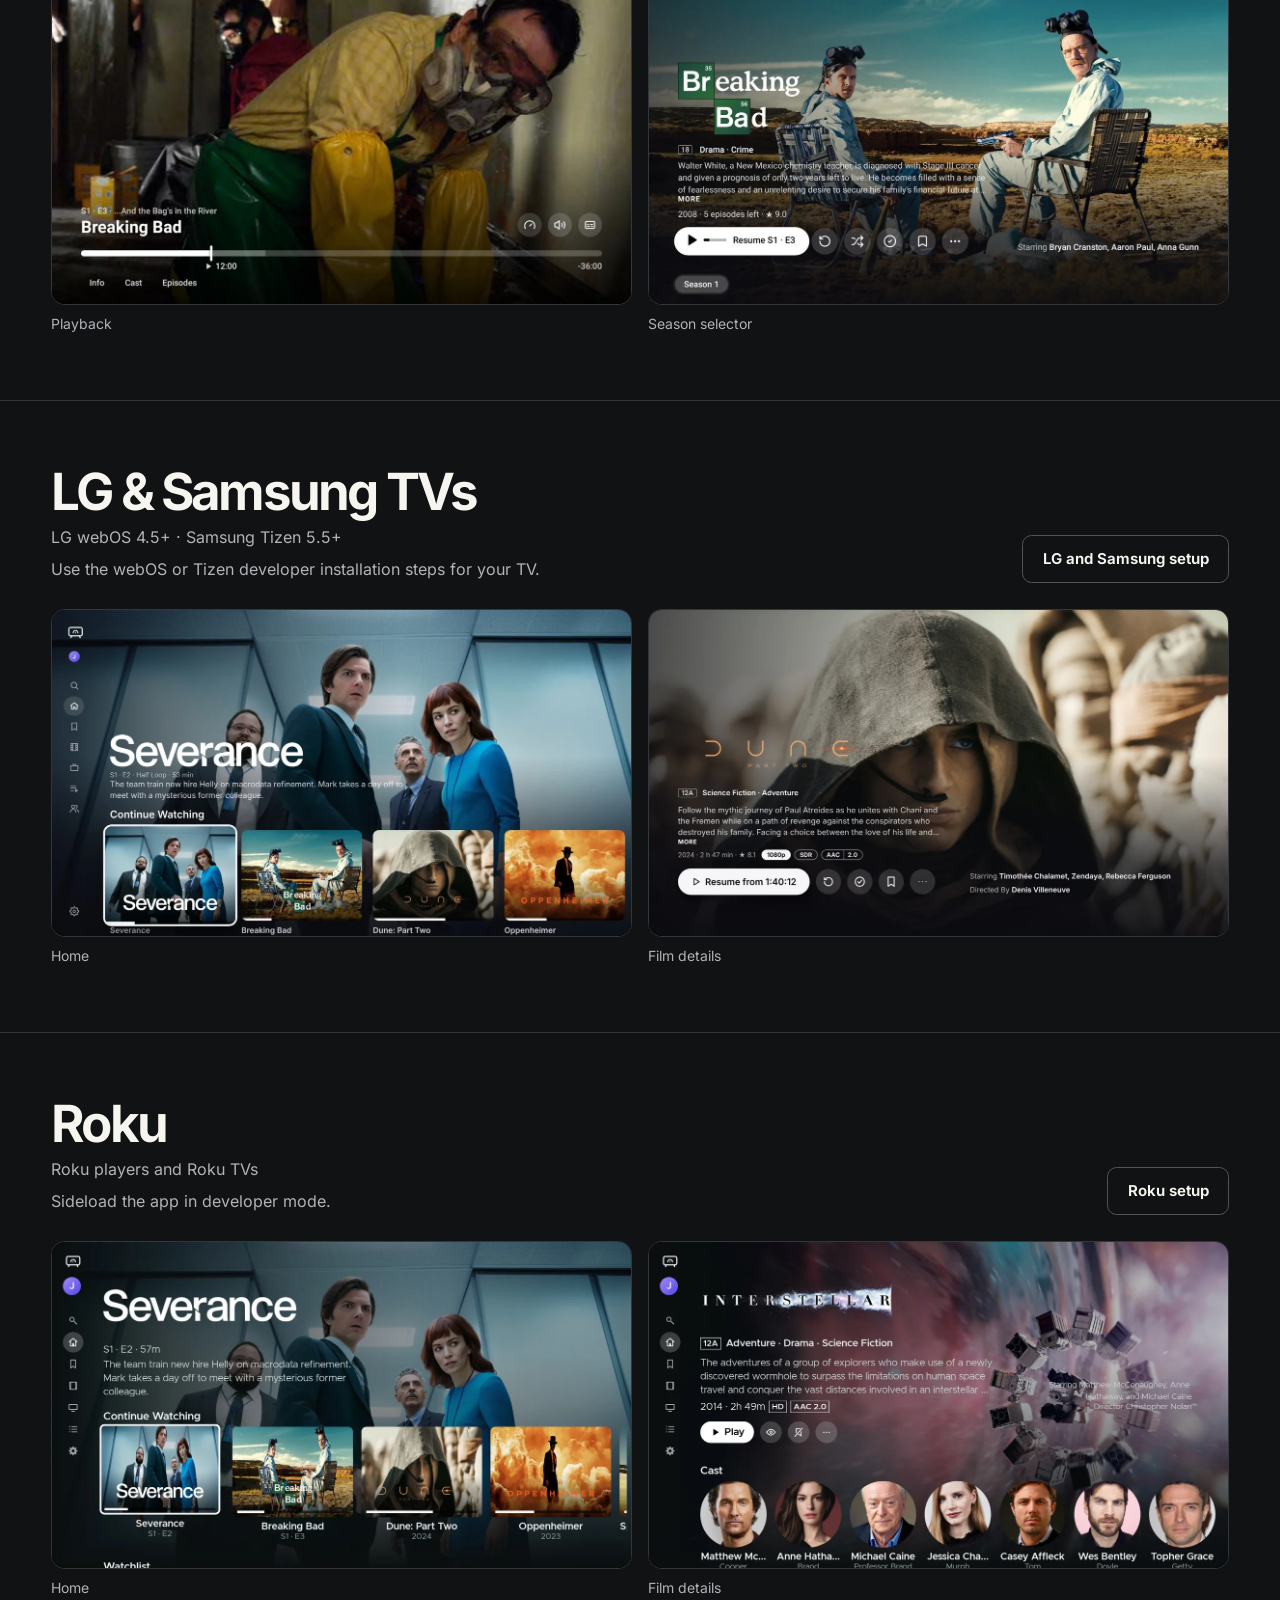
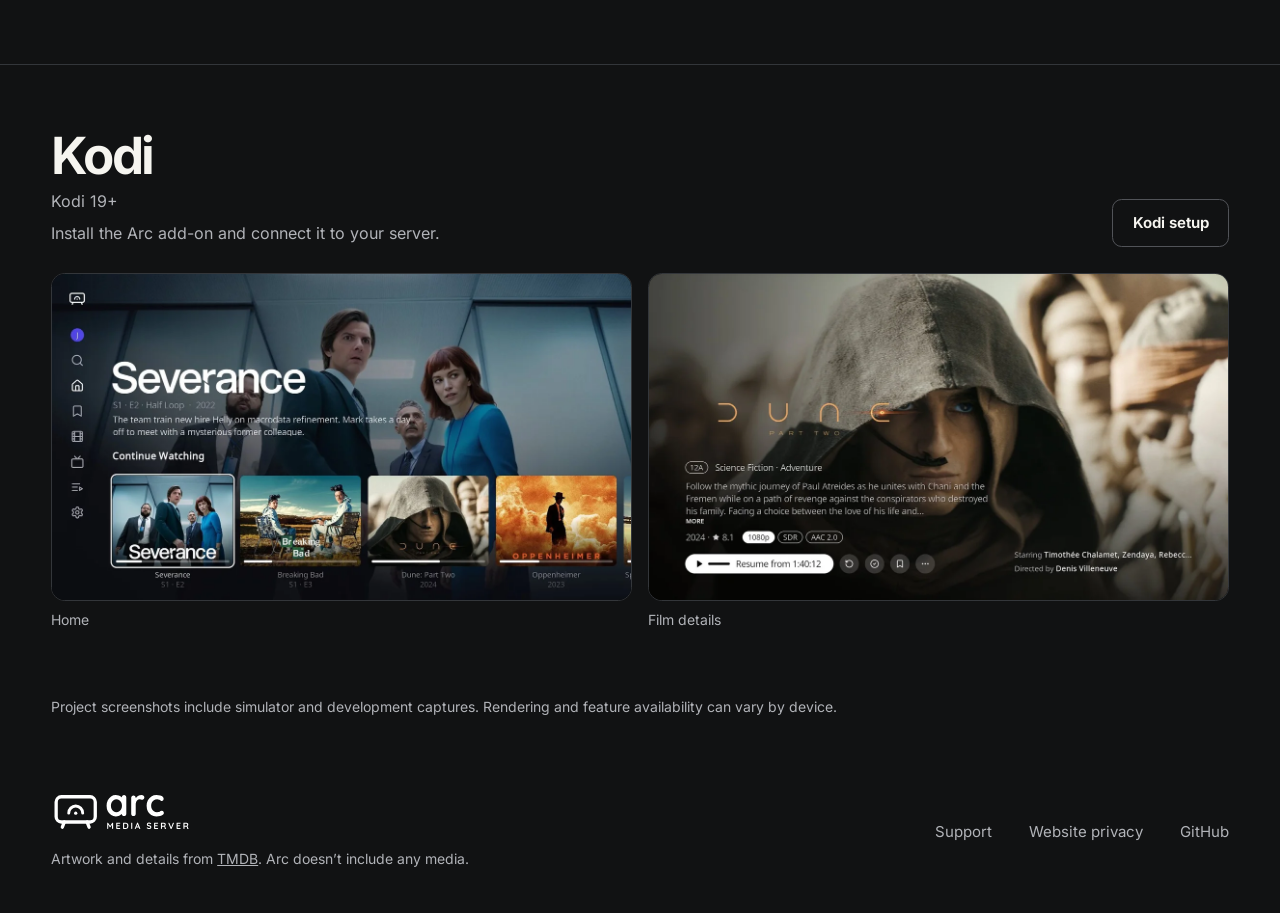
==== commit 27436608: "Fit website navigation into a compact mobile header Co-authored-by: Codex <codex@openai.com>" ====
--- a/apps/index.html
+++ b/apps/index.html
@@ -8,21 +8,27 @@
   <title>Apps · Arc Media Server</title>
   <link rel="icon" href="../assets/arc-icon.svg" type="image/svg+xml">
   <link rel="stylesheet" href="../style.css">
+  <script src="../navigation.js" defer></script>
 </head>
 <body>
   <a class="skip" href="#content">Skip to content</a>
   <header class="header wrap">
     <a class="brand" href="../" aria-label="Arc Media Server home"><img src="../assets/arc-logo.svg" width="140" height="43" alt="Arc Media Server"></a>
-    <nav aria-label="Main navigation">
-      <a href="../apps/" aria-current="page">Apps</a>
-      <a href="../roadmap/">Roadmap</a>
-      <a href="../support/">FAQ &amp; support</a>
-    </nav>
-    <nav class="header-actions" aria-label="Project links">
-      <a href="https://github.com/arc-media-server/arc-media-server">GitHub</a>
-      <a href="https://discord.gg/wtJKFSrkAP">Discord</a>
-      <a class="button small" href="../#get-started">Get started</a>
-    </nav>
+    <button class="nav-toggle" type="button" aria-label="Menu" aria-expanded="false" aria-controls="header-links" hidden>
+      <span class="nav-toggle-icon" aria-hidden="true"></span>
+    </button>
+    <div class="header-links" id="header-links">
+      <nav aria-label="Main navigation">
+        <a href="../apps/" aria-current="page">Apps</a>
+        <a href="../roadmap/">Roadmap</a>
+        <a href="../support/">FAQ &amp; support</a>
+      </nav>
+      <nav class="header-actions" aria-label="Project links">
+        <a href="https://github.com/arc-media-server/arc-media-server">GitHub</a>
+        <a href="https://discord.gg/wtJKFSrkAP">Discord</a>
+      </nav>
+    </div>
+    <a class="button small header-cta" href="../#get-started">Get started</a>
   </header>
   <main id="content">
     <section class="wrap page-intro">
--- a/style.css
+++ b/style.css
@@ -28,14 +28,17 @@
 .wrap { width: 100%; max-width: 94rem; padding-inline: var(--gutter); margin-inline: auto; }
 .skip { position: absolute; z-index: 2; top: 1rem; left: 1rem; background: var(--ink); color: var(--bg); padding: .6rem 1rem; transform: translateY(-200%); }
 .skip:focus { transform: none; }
-.header { min-height: 5.75rem; display: flex; align-items: center; gap: 2rem; justify-content: space-between; }
+.header { position: relative; min-height: 5.75rem; display: flex; align-items: center; gap: .85rem; }
+.header-links { flex: 1; display: flex; align-items: center; gap: 1rem; }
+.header-links nav:first-child { margin-inline: auto; }
+.nav-toggle { display: none; }
 .brand { flex: none; display: inline-block; }
 .brand img { width: 8.75rem; }
 nav { display: flex; gap: clamp(1rem, 3vw, 2.3rem); align-items: center; flex-wrap: wrap; }
 nav a { text-decoration: none; color: var(--muted); font-size: .9375rem; }
 nav a:hover { color: var(--ink); }
 .header .header-actions { flex-wrap: nowrap; gap: .85rem; }
-.header-actions .button { color: var(--ink); white-space: nowrap; }
+.header-cta { white-space: nowrap; }
 .button { display: inline-flex; align-items: center; justify-content: center; padding: .75rem 1.2rem; min-height: 3rem; font-size: .9375rem; font-weight: 650; line-height: 1.3; text-decoration: none; border: 1px solid #515358; border-radius: .6rem; }
 .button:hover { background: #27292d; }
 .button.primary { background: var(--ink); color: #151617; border-color: var(--ink); }
@@ -81,9 +84,47 @@
   .hero h1 { font-size: clamp(2.85rem, 6vw, 4.5rem); }
   .feature { gap: 2rem; }
 }
+@media (max-width: 760px) {
+  .header { min-height: 4.7rem; flex-wrap: wrap; gap: .65rem; padding-block: .75rem; }
+  .header .brand { margin-inline-end: auto; }
+  .header .brand img { width: clamp(5.5rem, 26vw, 7rem); }
+  .header-cta.button.small { min-height: 2.75rem; }
+  .header-links { flex: 1 0 100%; flex-wrap: wrap; }
+  .header-links nav:first-child { margin-inline: 0; }
+  .header .nav-toggle:not([hidden]) {
+    display: grid;
+    place-items: center;
+    width: 2.75rem;
+    height: 2.75rem;
+    padding: 0;
+    color: var(--ink);
+    background: transparent;
+    border: 1px solid var(--line);
+    border-radius: .6rem;
+    cursor: pointer;
+  }
+  .nav-toggle:hover, .nav-toggle[aria-expanded="true"] { background: var(--panel); }
+  .nav-toggle:focus-visible { outline: 2px solid var(--ink); outline-offset: 3px; }
+  .nav-toggle-icon { width: 1.125rem; height: .75rem; border-block: 2px solid; position: relative; }
+  .nav-toggle-icon::before { content: ""; position: absolute; inset: 50% 0 auto; border-top: 2px solid; transform: translateY(-50%); }
+  .nav-toggle:not([hidden]) + .header-links {
+    position: absolute;
+    z-index: 1;
+    inset: 100% var(--gutter) auto;
+    display: block;
+    padding: .5rem;
+    background: var(--panel);
+    border: 1px solid var(--line);
+    border-radius: .75rem;
+    box-shadow: 0 12px 30px #0008;
+  }
+  .nav-toggle[aria-expanded="false"]:not([hidden]) + .header-links { display: none; }
+  .nav-toggle:not([hidden]) + .header-links nav { display: grid; gap: 0; }
+  .nav-toggle:not([hidden]) + .header-links .header-actions { border-top: 1px solid var(--line); }
+  .nav-toggle:not([hidden]) + .header-links a { display: flex; align-items: center; min-height: 2.75rem; padding-inline: .75rem; border-radius: .4rem; }
+  .nav-toggle:not([hidden]) + .header-links a:hover { background: #27292d; }
+}
 @media (max-width: 720px) {
-  .header { min-height: 4.7rem; flex-wrap: wrap; gap: .65rem 1rem; padding-block: .75rem; }
-  .header nav { gap: .9rem; }
   .brand img { width: 7rem; }
   .hero, .feature, .feature-order, .install-grid { grid-template-columns: minmax(0, 1fr); }
   .hero { gap: 2.3rem; }
@@ -94,8 +135,6 @@
   .feature-copy { grid-row: 1; }
 }
 @media (max-width: 365px) {
-  .header nav { gap: .55rem; }
-  .header nav a { font-size: .875rem; }
   .brand img { width: 6rem; }
   .caption-detail { margin-inline-start: 0; }
 }
@@ -183,6 +222,5 @@
   .mission, .roadmap-board { grid-template-columns: minmax(0, 1fr); }
 }
 @media (max-width: 540px) {
-  .header { align-items: flex-start; flex-direction: column; justify-content: center; padding-block: .85rem; gap: .55rem; }
   .gallery-grid, .gallery-grid[data-count="3"] { grid-template-columns: minmax(0, 1fr); }
 }
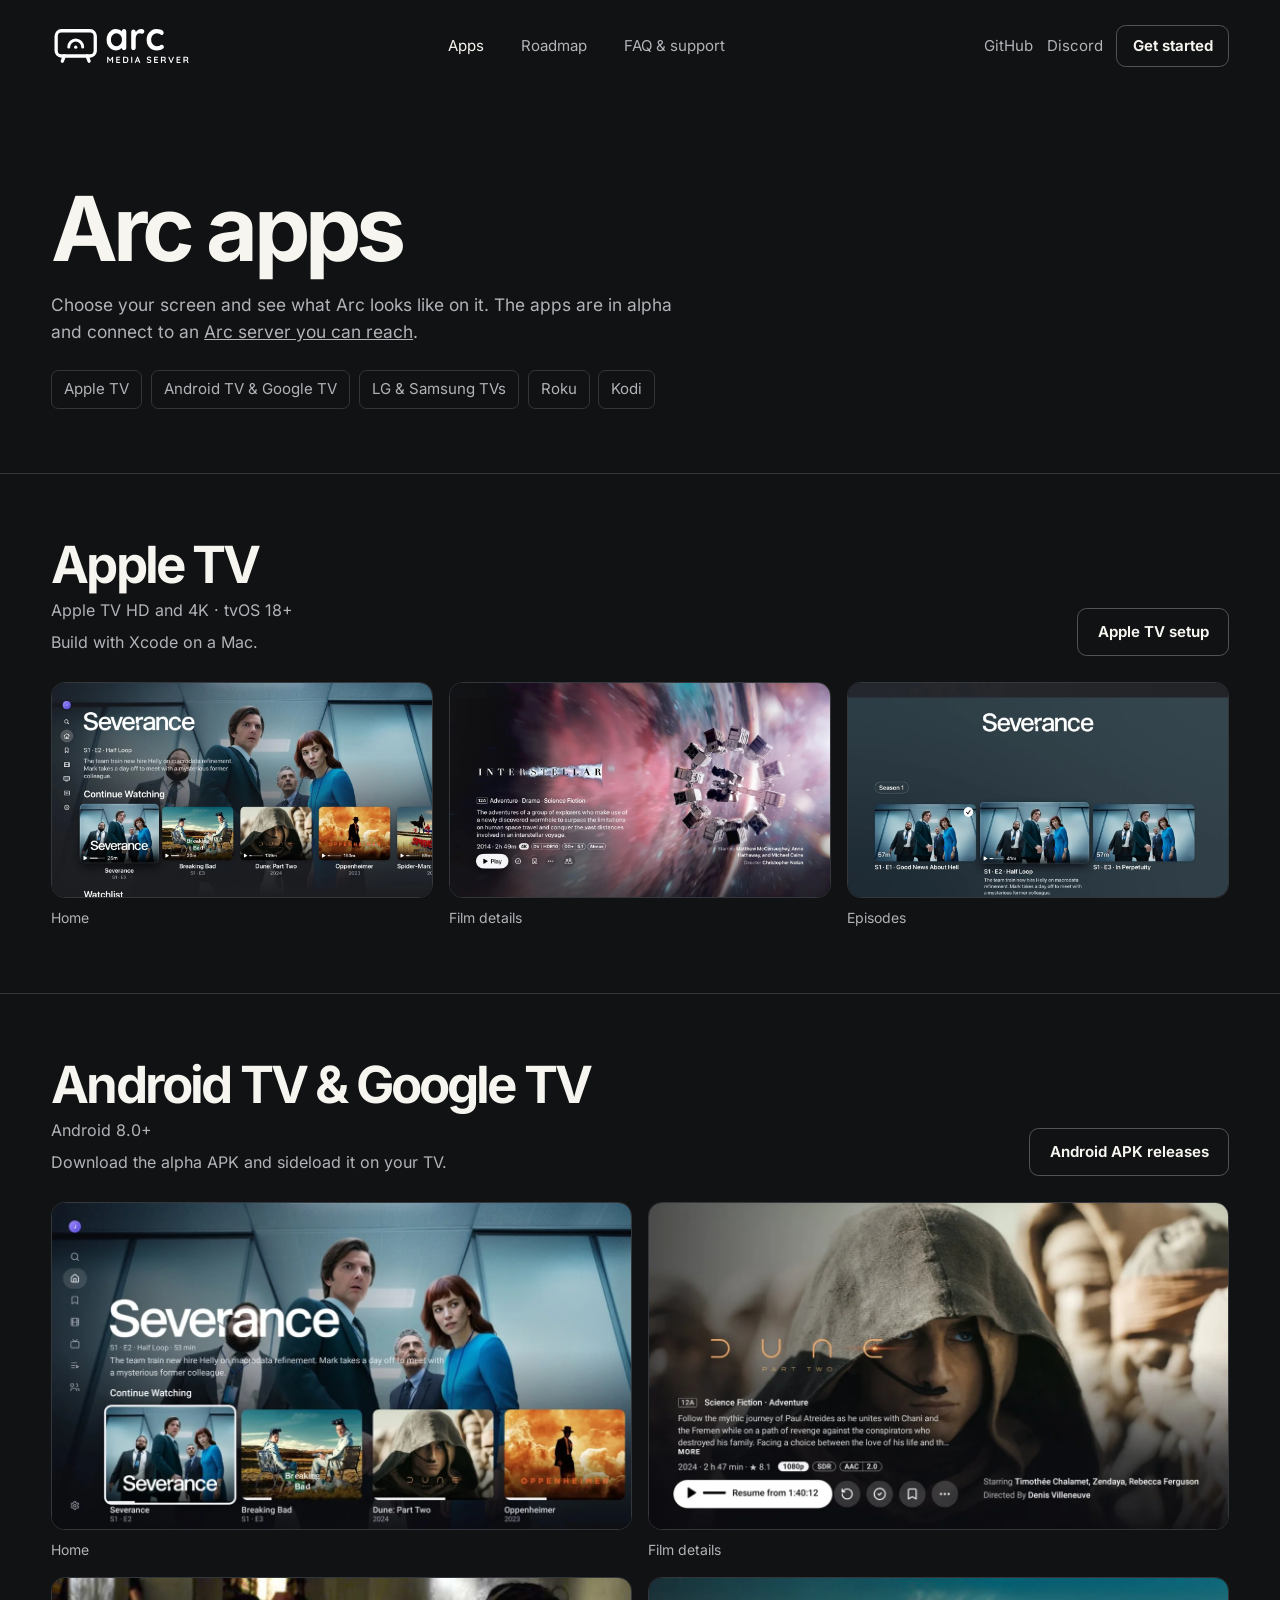
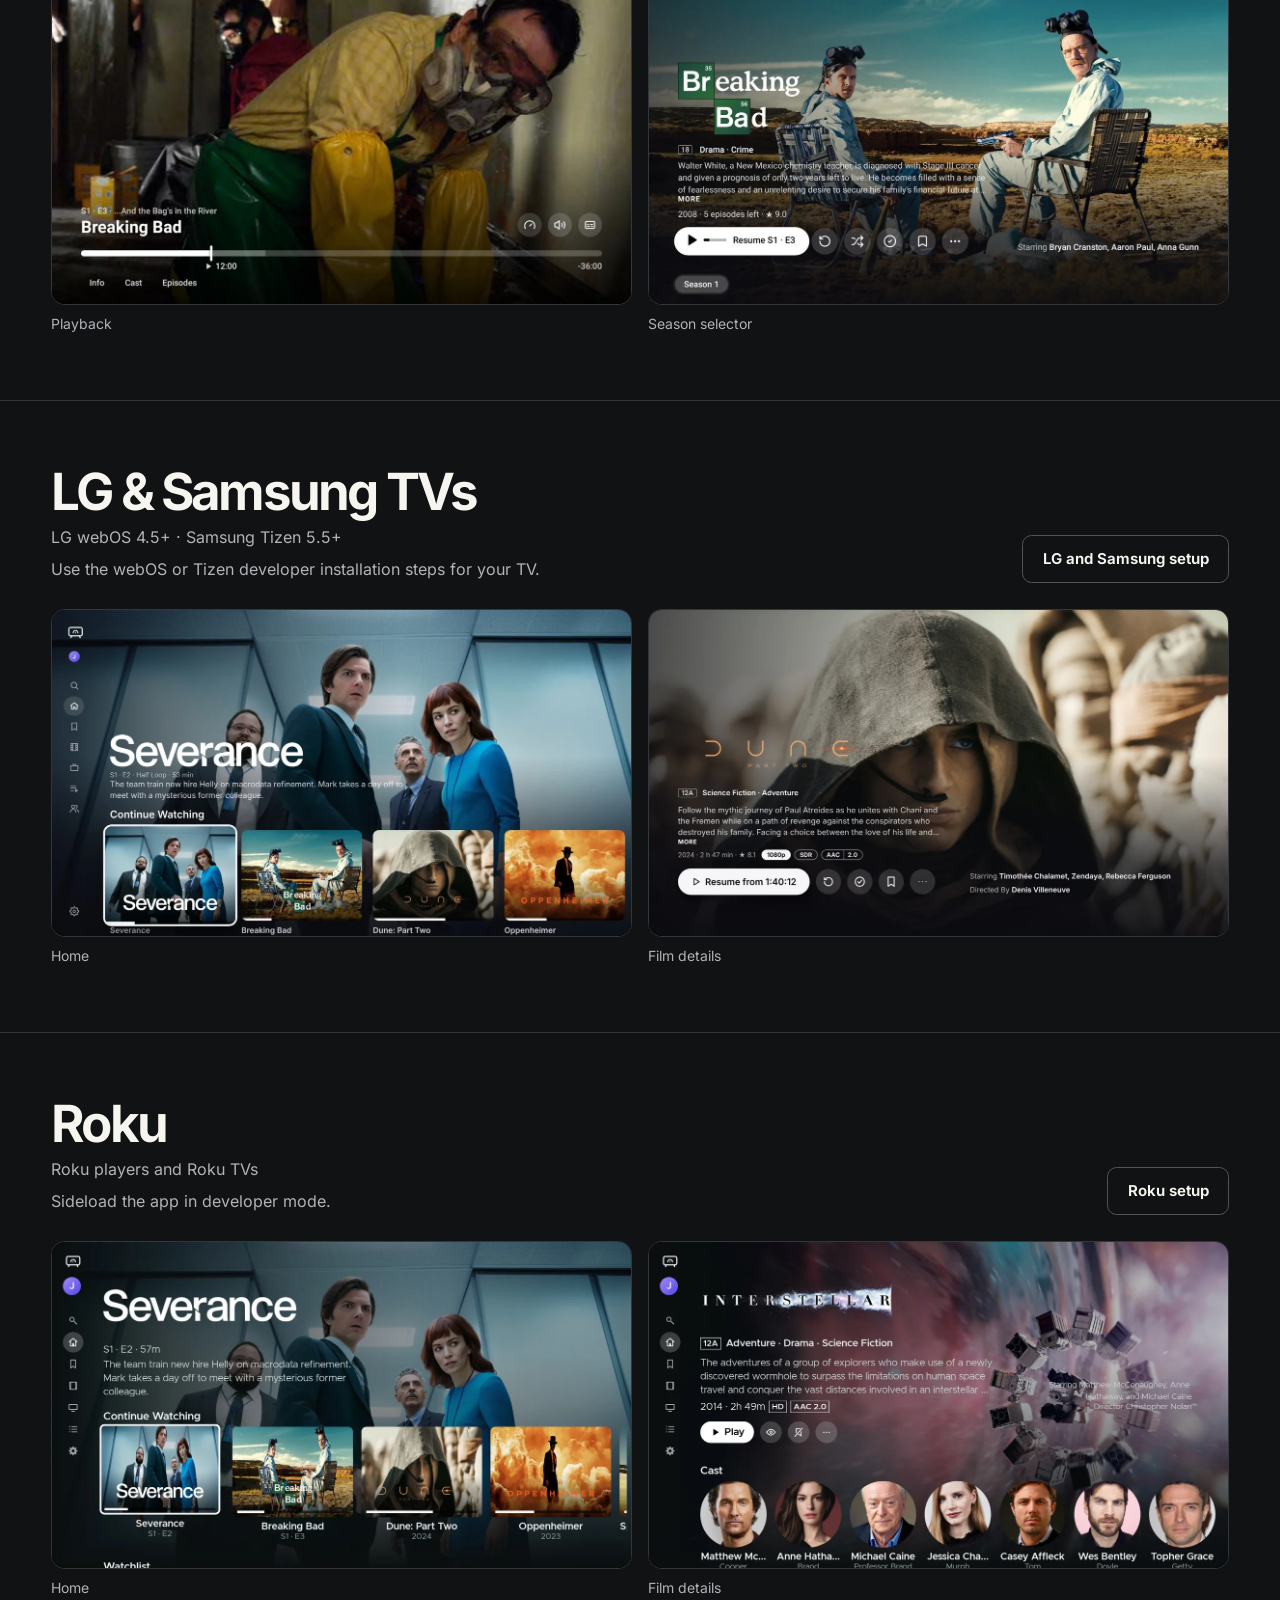
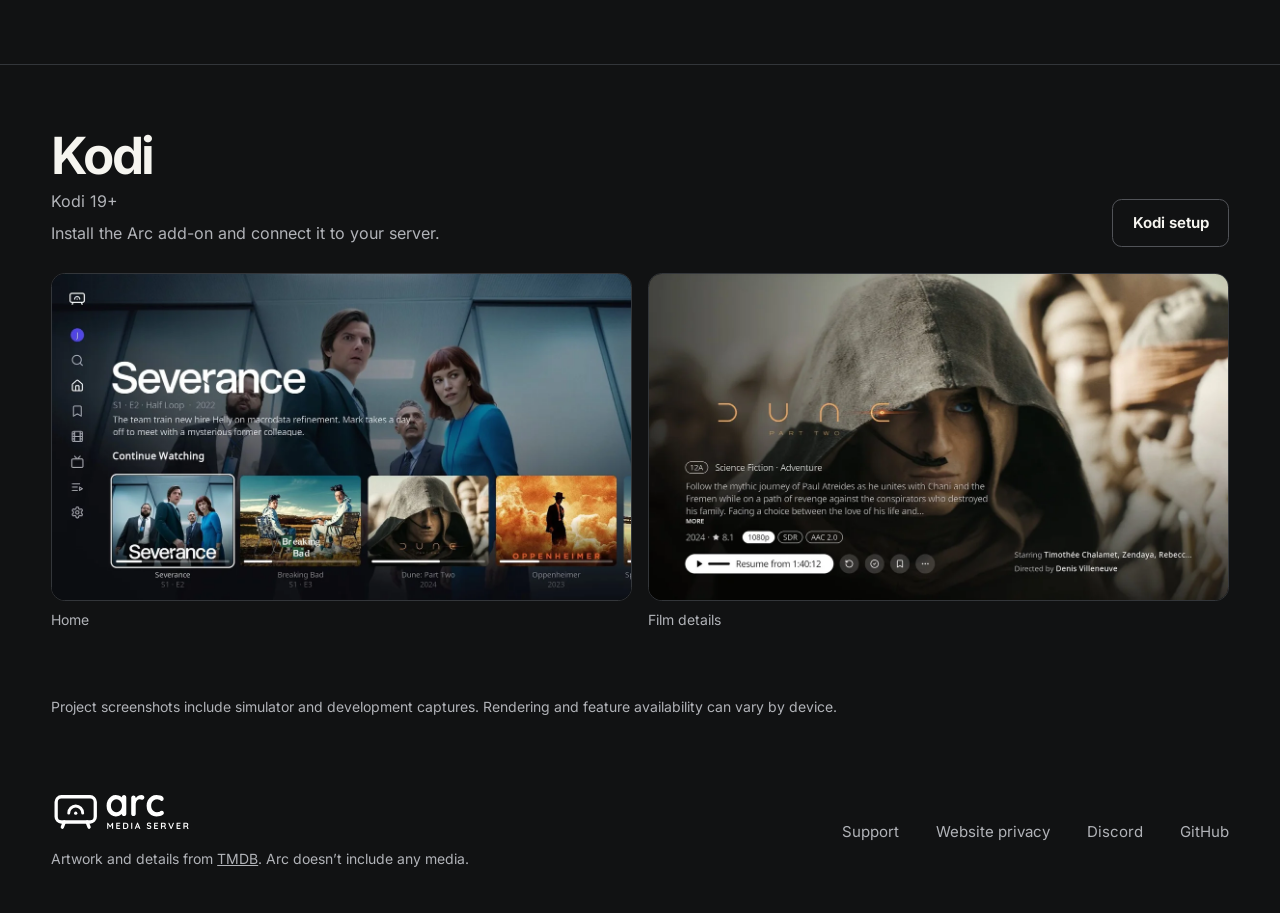
==== commit 18735ccc: "Website: link previews, Discord in every footer, player tiles - Open Graph and Twitter card tags, a " ====
--- a/apps/index.html
+++ b/apps/index.html
@@ -6,6 +6,17 @@
   <meta name="theme-color" content="#111213">
   <meta name="description" content="Arc screenshots and installation links for Apple TV, Android TV, LG and Samsung TVs, Roku, and Kodi.">
   <title>Apps · Arc Media Server</title>
+  <link rel="canonical" href="https://arcmediaserver.org/apps/">
+  <meta property="og:type" content="website">
+  <meta property="og:site_name" content="Arc Media Server">
+  <meta property="og:url" content="https://arcmediaserver.org/apps/">
+  <meta property="og:title" content="Apps · Arc Media Server">
+  <meta property="og:description" content="Arc screenshots and installation links for Apple TV, Android TV, LG and Samsung TVs, Roku, and Kodi.">
+  <meta property="og:image" content="https://arcmediaserver.org/assets/og-image.jpg">
+  <meta property="og:image:width" content="1200">
+  <meta property="og:image:height" content="630">
+  <meta property="og:image:alt" content="Arc Media Server: Your library. On your TV. Shown beside Arc's Home screen on Google TV.">
+  <meta name="twitter:card" content="summary_large_image">
   <link rel="icon" href="../assets/arc-icon.svg" type="image/svg+xml">
   <link rel="stylesheet" href="../style.css">
   <script src="../navigation.js" defer></script>
@@ -164,6 +175,7 @@
     <nav aria-label="Footer">
       <a href="../support/">Support</a>
       <a href="../privacy.html">Website privacy</a>
+      <a href="https://discord.gg/wtJKFSrkAP">Discord</a>
       <a href="https://github.com/arc-media-server">GitHub</a>
     </nav>
   </footer>
--- a/style.css
+++ b/style.css
@@ -152,6 +152,14 @@
 .mission p { max-width: 58ch; }
 .mission p + p { margin-top: 1rem; }
 .apps > .button { margin-top: 1.35rem; }
+.platforms { list-style: none; margin: 1.5rem 0 0; padding: 0; display: grid; grid-template-columns: repeat(3, minmax(0, 1fr)); gap: .75rem; }
+@media (max-width: 1100px) { .platforms { grid-template-columns: repeat(2, minmax(0, 1fr)); } }
+@media (max-width: 340px) { .platforms { grid-template-columns: minmax(0, 1fr); } }
+.platforms a { display: flex; flex-direction: column; gap: .3rem; height: 100%; padding: .95rem 1rem; border: 1px solid var(--line); border-radius: .8rem; background: var(--bg); text-decoration: none; }
+.platforms a:hover { background: #27292d; border-color: #515358; }
+.platforms strong { font-size: 1rem; font-weight: 650; color: var(--ink); }
+.platforms span { font-size: .875rem; color: var(--muted); }
+.platforms .platforms-all { background: none; border-style: dashed; }
 .header [aria-current="page"] { color: var(--ink); }
 
 .page-intro { padding-block: clamp(3rem, 7vw, 6rem) clamp(2.7rem, 5vw, 4rem); }
